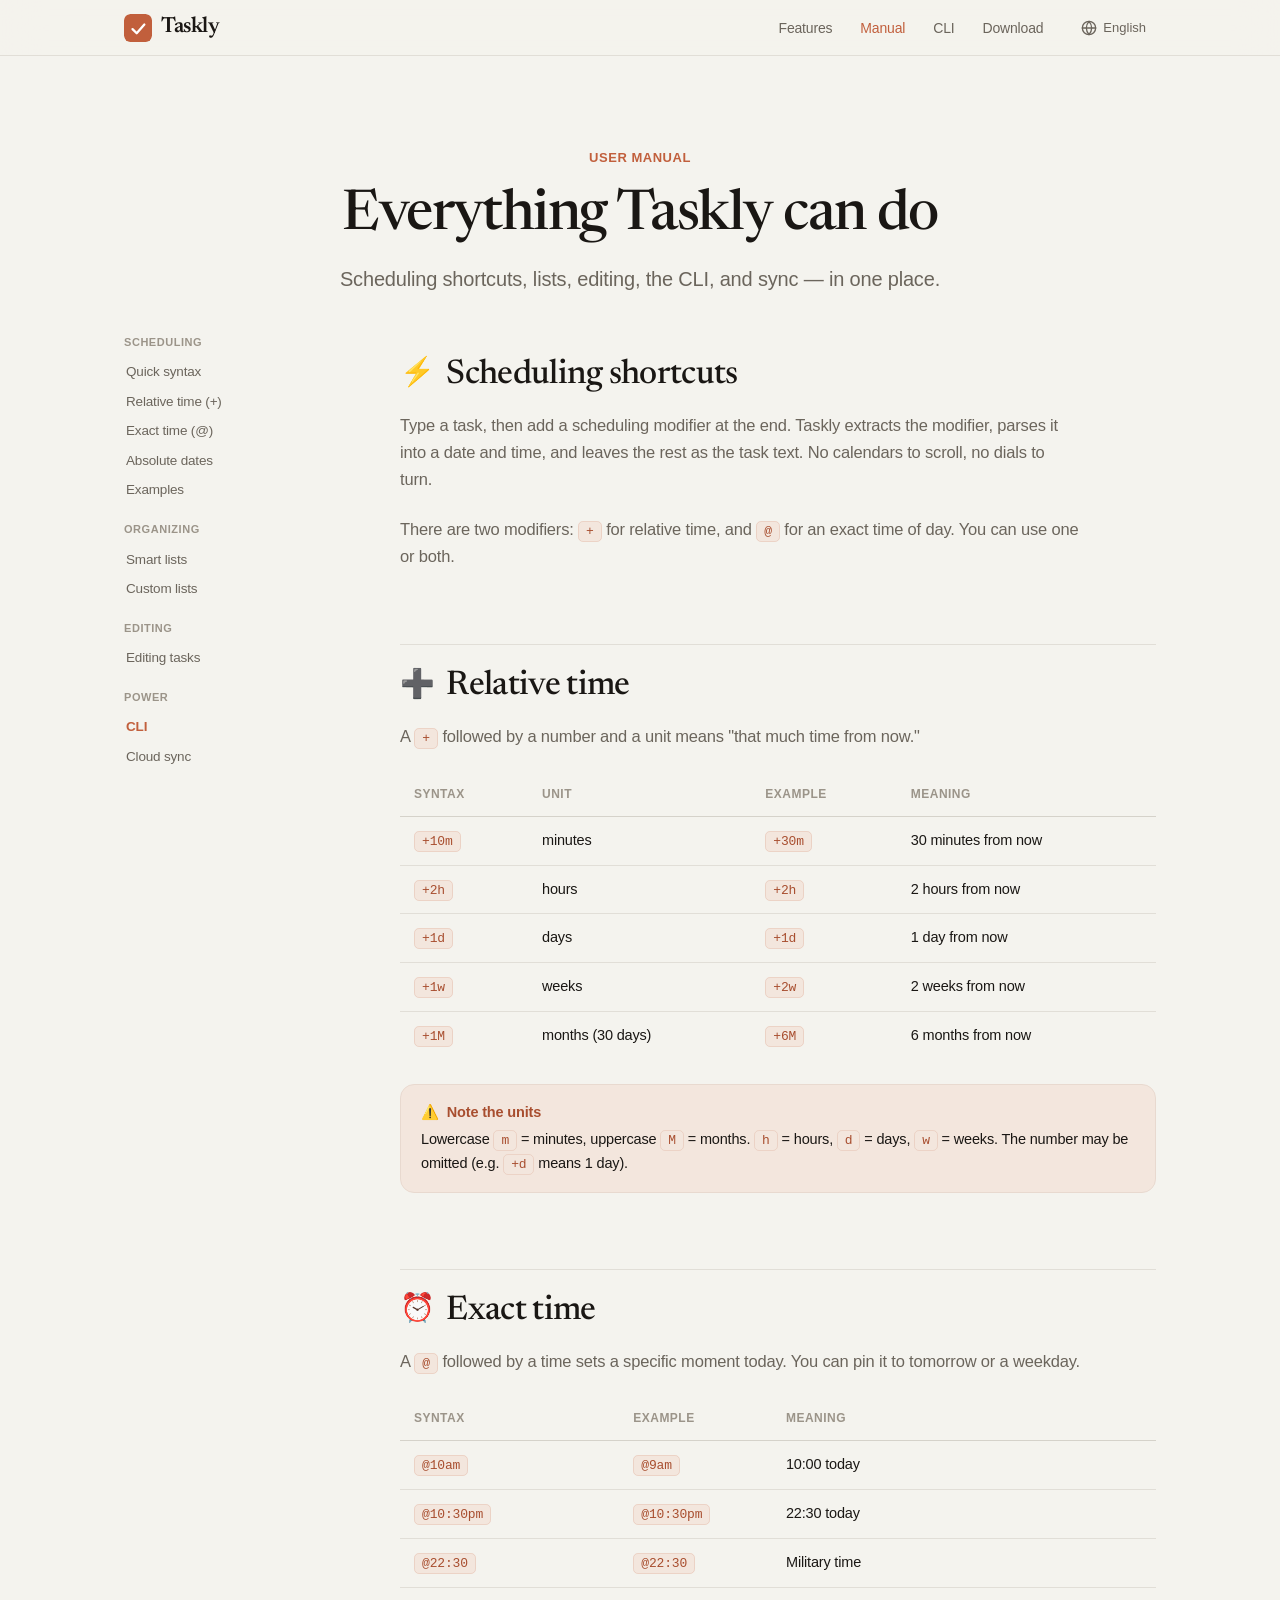
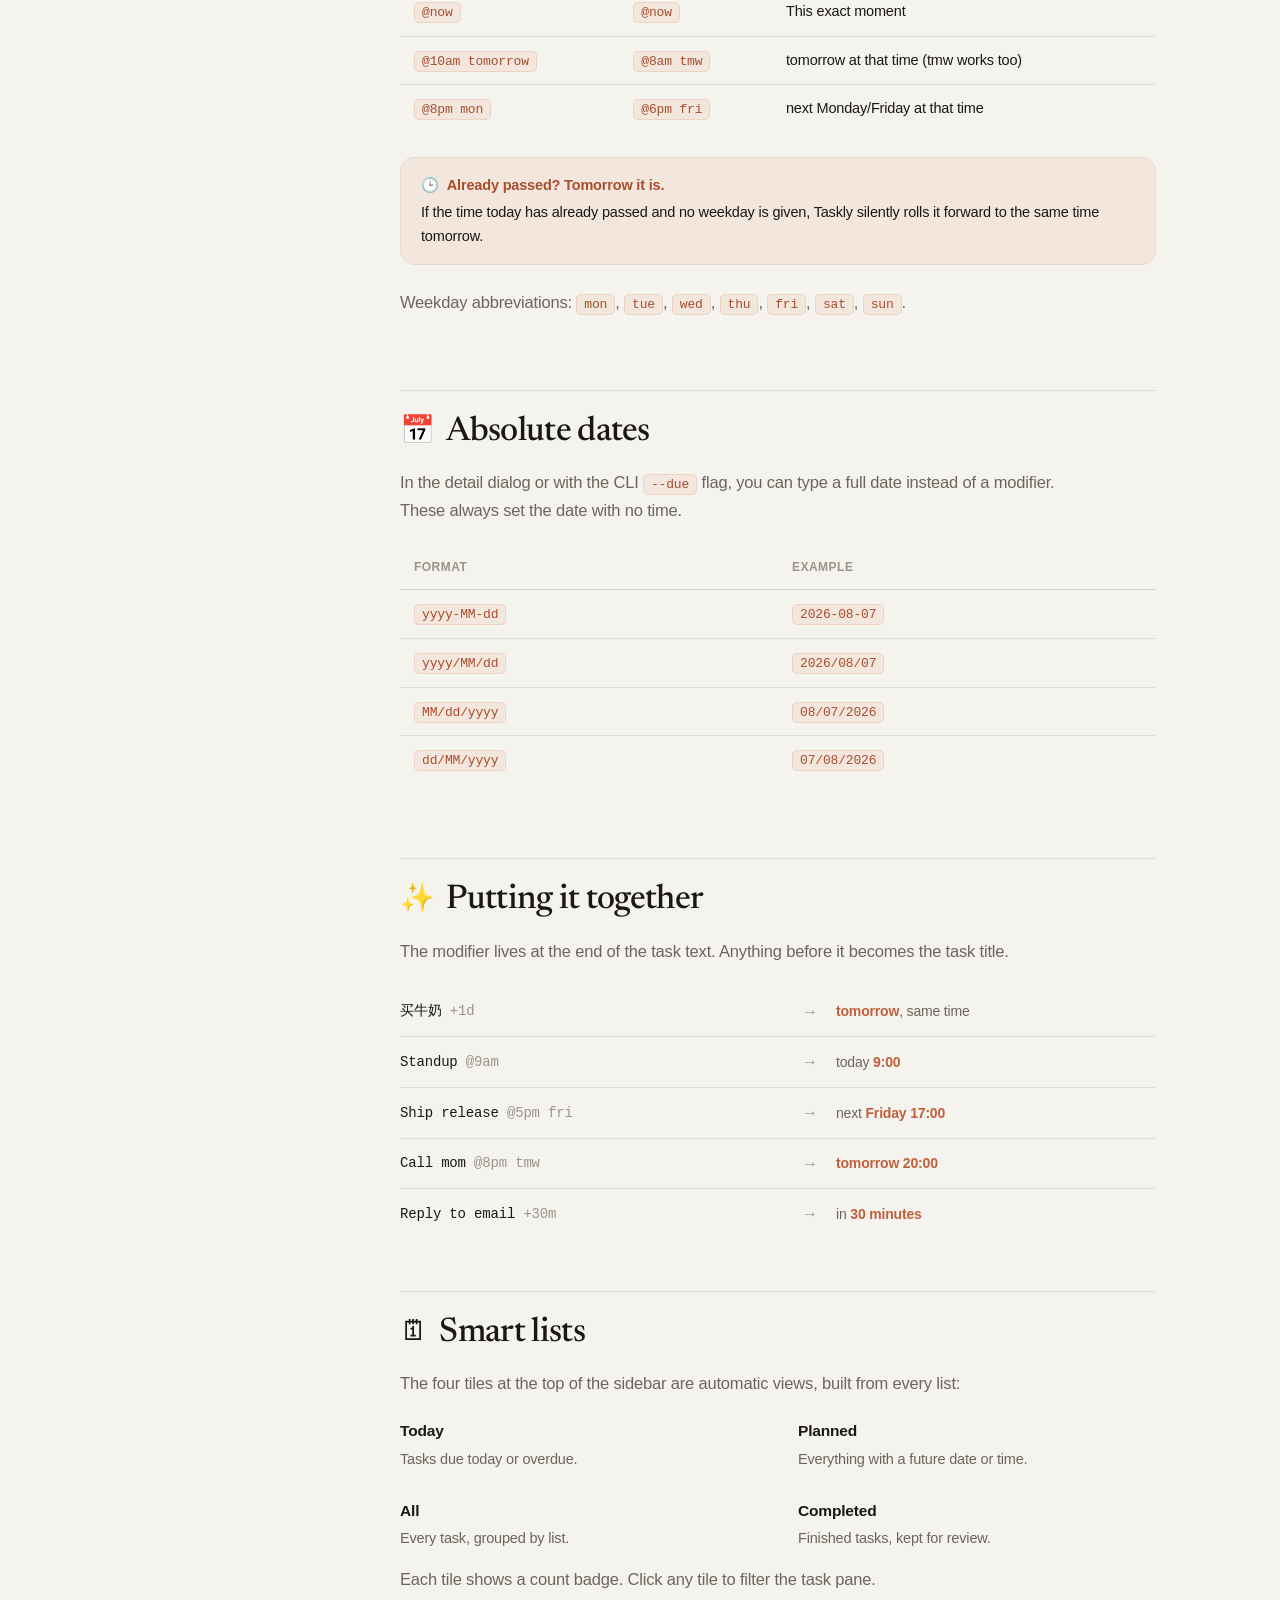
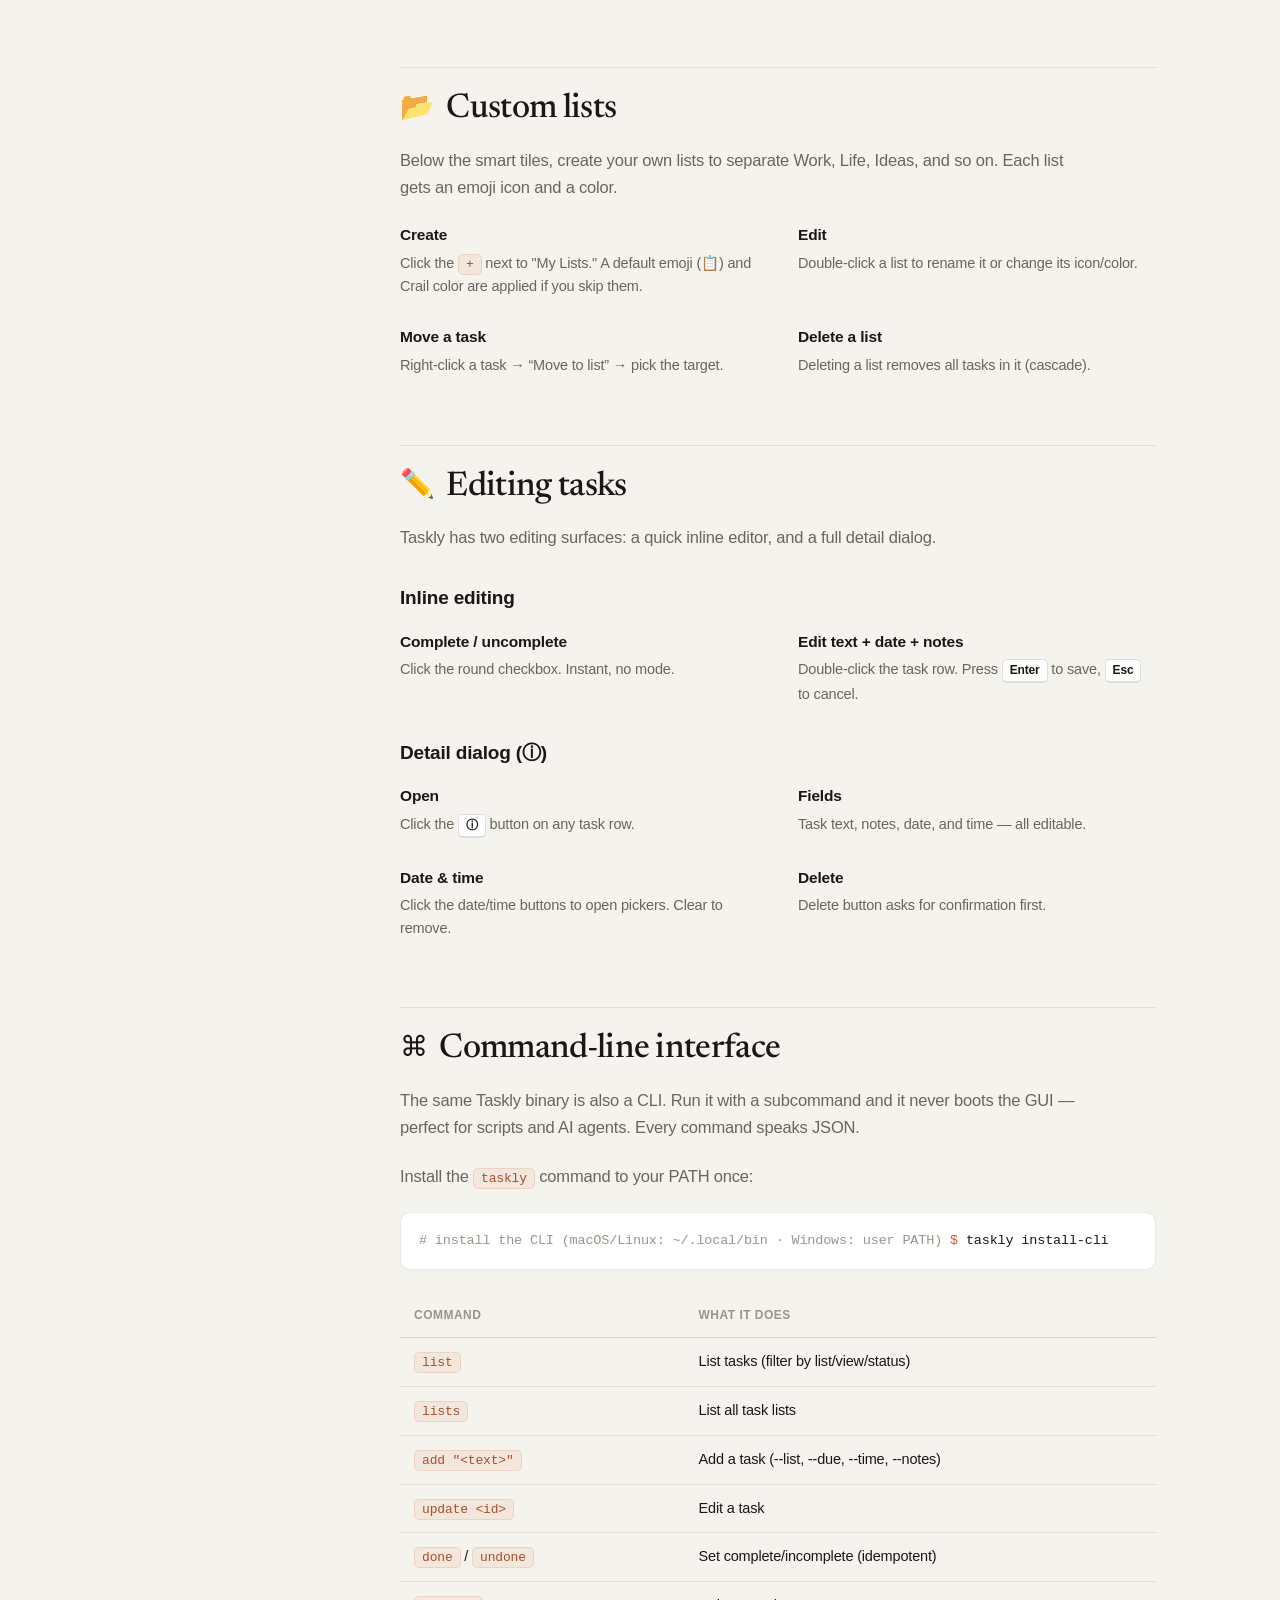
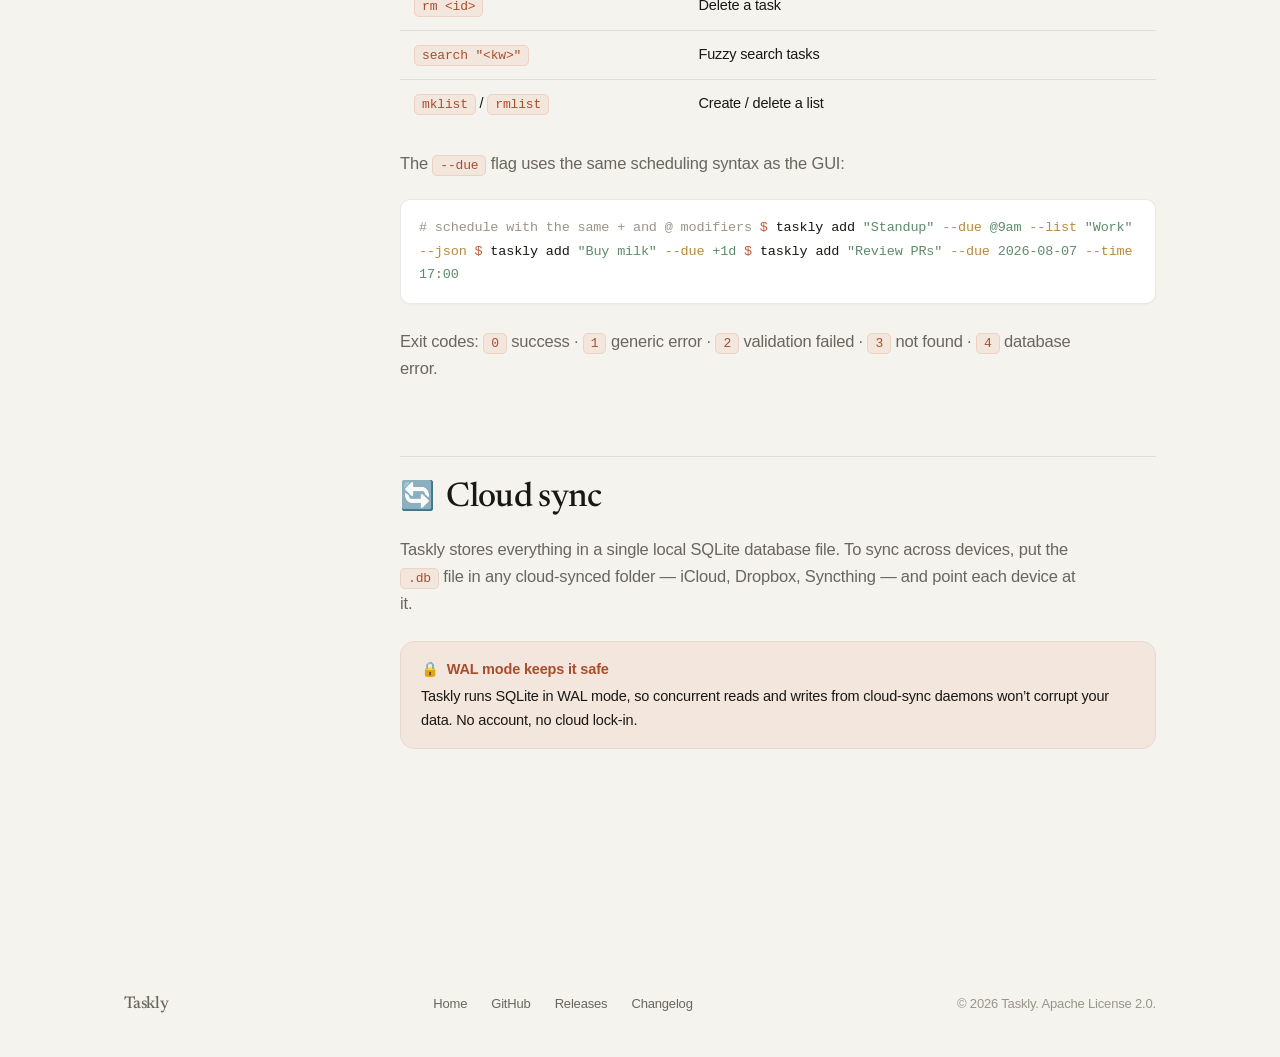
==== docs/manual.html @ 966f0284 "Docs: add user manual + fix inaccurate natural-language claim Add docs/manual.html — a bilingual (en" ====
<!DOCTYPE html>
<html lang="en">

<head>
    <meta charset="UTF-8">
    <meta name="viewport" content="width=device-width, initial-scale=1.0">
    <title>Taskly — Manual</title>
    <meta name="description" content="Taskly user manual — scheduling shortcuts, smart lists, custom lists, editing, CLI, and sync.">
    <link rel="stylesheet" href="styles.css?v=10">
    <link rel="icon" href="favicon.ico" type="image/x-icon">
    <link rel="icon" href="taskly.svg" type="image/svg+xml" sizes="any">
    <link rel="preconnect" href="https://fonts.googleapis.com">
    <link rel="preconnect" href="https://fonts.gstatic.com" crossorigin>
    <link href="https://fonts.googleapis.com/css2?family=Newsreader:ital,opsz,wght@0,6..72,400;0,6..72,500;1,6..72,500&display=swap" rel="stylesheet">
</head>

<body>

    <!-- Nav -->
    <nav class="nav-container">
        <div class="nav-wrapper">
            <a href="index.html" class="nav-brand">
                <svg class="nav-logo" width="28" height="28" viewBox="0 0 512 512" fill="none">
                    <rect width="512" height="512" rx="115" fill="#C15F3C"/>
                    <polyline points="156,276 232,352 372,192" fill="none" stroke="#FFFFFF" stroke-width="42" stroke-linecap="round" stroke-linejoin="round"/>
                </svg>
                Taskly
            </a>
            <ul class="nav-menu">
                <li><a href="index.html#features" data-en="Features" data-zh="功能">Features</a></li>
                <li><a href="manual.html" data-en="Manual" data-zh="手册" style="color:var(--accent)">Manual</a></li>
                <li><a href="index.html#cli" data-en="CLI" data-zh="命令行">CLI</a></li>
                <li><a href="index.html#download" data-en="Download" data-zh="下载">Download</a></li>

                <!-- Language Dropdown -->
                <li class="lang-dropdown-wrapper">
                    <button class="lang-btn">
                        <svg class="globe-icon" width="16" height="16" viewBox="0 0 24 24" fill="none"
                            stroke="currentColor" stroke-width="2" stroke-linecap="round" stroke-linejoin="round">
                            <circle cx="12" cy="12" r="10"></circle>
                            <line x1="2" y1="12" x2="22" y2="12"></line>
                            <path
                                d="M12 2a15.3 15.3 0 0 1 4 10 15.3 15.3 0 0 1-4 10 15.3 15.3 0 0 1-4-10 15.3 15.3 0 0 1 4-10z">
                            </path>
                        </svg>
                        <span id="current-lang-label" data-en="English" data-zh="简体中文">English</span>
                    </button>
                    <ul class="lang-menu">
                        <li onclick="setLanguage('en')">English</li>
                        <li onclick="setLanguage('zh')">简体中文</li>
                    </ul>
                </li>
            </ul>
        </div>
    </nav>

    <!-- Hero -->
    <section class="manual-hero" style="padding-top:88px;padding-bottom:40px">
        <div class="container">
            <span class="eyebrow animate-on-scroll" data-en="User Manual" data-zh="使用手册">User Manual</span>
            <h1 class="animate-on-scroll">
                <span data-en="Everything Taskly can do" data-zh="Taskly 能做的事">Everything Taskly can do</span>
            </h1>
            <p class="lead animate-on-scroll"
                data-en="Scheduling shortcuts, lists, editing, the CLI, and sync — in one place."
                data-zh="速记语法、列表、编辑、命令行与同步，一处说清。">
                Scheduling shortcuts, lists, editing, the CLI, and sync — in one place.
            </p>
        </div>
    </section>

    <!-- Two-column: TOC + content -->
    <div class="manual-layout manual-body">

        <!-- Sticky side TOC -->
        <aside class="manual-toc" id="toc">
            <div class="manual-toc-group" data-en="Scheduling" data-zh="排程">Scheduling</div>
            <a href="#shortcuts" data-en="Quick syntax" data-zh="速记语法">Quick syntax</a>
            <a href="#relative" data-en="Relative time (+)" data-zh="相对时间 (+)">Relative time (+)</a>
            <a href="#exact" data-en="Exact time (@)" data-zh="精确时间 (@)">Exact time (@)</a>
            <a href="#dates" data-en="Absolute dates" data-zh="绝对日期">Absolute dates</a>
            <a href="#examples" data-en="Examples" data-zh="组合示例">Examples</a>

            <div class="manual-toc-group" data-en="Organizing" data-zh="组织">Organizing</div>
            <a href="#smart-lists" data-en="Smart lists" data-zh="智能列表">Smart lists</a>
            <a href="#custom-lists" data-en="Custom lists" data-zh="自定义列表">Custom lists</a>

            <div class="manual-toc-group" data-en="Editing" data-zh="编辑">Editing</div>
            <a href="#editing" data-en="Editing tasks" data-zh="编辑任务">Editing tasks</a>

            <div class="manual-toc-group" data-en="Power" data-zh="进阶">Power</div>
            <a href="#cli" data-en="CLI" data-zh="命令行">CLI</a>
            <a href="#sync" data-en="Cloud sync" data-zh="云同步">Cloud sync</a>
        </aside>

        <!-- Content -->
        <main>

            <!-- =================== Scheduling shortcuts =================== -->
            <section class="manual-section" id="shortcuts">
                <h2 class="manual-h2"><span class="h2-emoji">⚡️</span>
                    <span data-en="Scheduling shortcuts" data-zh="排程速记">Scheduling shortcuts</span>
                </h2>
                <p data-en="Type a task, then add a scheduling modifier at the end. Taskly extracts the modifier, parses it into a date and time, and leaves the rest as the task text. No calendars to scroll, no dials to turn."
                   data-zh="在任务文字末尾加上一个排程修饰符，Taskly 会把它提取出来、解析为日期和时间，剩下的文字就是任务本身。无需翻日历，无需拨盘。">
                    Type a task, then add a scheduling modifier at the end. Taskly extracts the modifier, parses it into a date and time, and leaves the rest as the task text. No calendars to scroll, no dials to turn.
                </p>
                <p data-en="There are two modifiers: + for relative time, and @ for an exact time of day. You can use one or both."
                   data-zh="有两种修饰符：+ 表示相对时间，@ 表示一天中的精确时刻。可以只用其一，也可组合使用。">
                    There are two modifiers: <code>+</code> for relative time, and <code>@</code> for an exact time of day. You can use one or both.
                </p>
            </section>

            <!-- Relative time -->
            <section class="manual-section" id="relative">
                <h2 class="manual-h2"><span class="h2-emoji">➕</span>
                    <span data-en="Relative time" data-zh="相对时间">Relative time</span>
                </h2>
                <p data-en="A + followed by a number and a unit means “that much time from now.”"
                   data-zh="+ 后跟数字和单位，表示“从现在起 N 个单位后”。">
                    A <code>+</code> followed by a number and a unit means "that much time from now."
                </p>
                <table class="syntax-table">
                    <thead>
                        <tr>
                            <th data-en="Syntax" data-zh="语法">Syntax</th>
                            <th data-en="Unit" data-zh="单位">Unit</th>
                            <th data-en="Example" data-zh="示例">Example</th>
                            <th data-en="Meaning" data-zh="含义">Meaning</th>
                        </tr>
                    </thead>
                    <tbody>
                        <tr><td><code>+10m</code></td><td data-en="minutes" data-zh="分钟">minutes</td><td><code>+30m</code></td><td data-en="30 minutes from now" data-zh="30 分钟后">30 minutes from now</td></tr>
                        <tr><td><code>+2h</code></td><td data-en="hours" data-zh="小时">hours</td><td><code>+2h</code></td><td data-en="2 hours from now" data-zh="2 小时后">2 hours from now</td></tr>
                        <tr><td><code>+1d</code></td><td data-en="days" data-zh="天">days</td><td><code>+1d</code></td><td data-en="1 day from now" data-zh="1 天后">1 day from now</td></tr>
                        <tr><td><code>+1w</code></td><td data-en="weeks" data-zh="周">weeks</td><td><code>+2w</code></td><td data-en="2 weeks from now" data-zh="2 周后">2 weeks from now</td></tr>
                        <tr><td><code>+1M</code></td><td data-en="months (30 days)" data-zh="月（按 30 天）">months (30 days)</td><td><code>+6M</code></td><td data-en="6 months from now" data-zh="6 个月后">6 months from now</td></tr>
                    </tbody>
                </table>
                <div class="callout">
                    <div class="callout-title">⚠️ <span data-en="Note the units" data-zh="注意单位">Note the units</span></div>
                    <span data-en="Lowercase m = minutes, uppercase M = months. h = hours, d = days, w = weeks. The number may be omitted (e.g. +d means 1 day)."
                          data-zh="小写 m = 分钟，大写 M = 月。h = 小时，d = 天，w = 周。数字可省略（如 +d 表示 1 天）。">
                        Lowercase <code>m</code> = minutes, uppercase <code>M</code> = months. <code>h</code> = hours, <code>d</code> = days, <code>w</code> = weeks. The number may be omitted (e.g. <code>+d</code> means 1 day).
                    </span>
                </div>
            </section>

            <!-- Exact time -->
            <section class="manual-section" id="exact">
                <h2 class="manual-h2"><span class="h2-emoji">⏰</span>
                    <span data-en="Exact time" data-zh="精确时间">Exact time</span>
                </h2>
                <p data-en="A @ followed by a time sets a specific moment today. You can pin it to tomorrow or a weekday."
                   data-zh="@ 后跟一个时间，设定今天的某个具体时刻。可附加修饰符固定到明天或某个工作日。">
                    A <code>@</code> followed by a time sets a specific moment today. You can pin it to tomorrow or a weekday.
                </p>
                <table class="syntax-table">
                    <thead>
                        <tr>
                            <th data-en="Syntax" data-zh="语法">Syntax</th>
                            <th data-en="Example" data-zh="示例">Example</th>
                            <th data-en="Meaning" data-zh="含义">Meaning</th>
                        </tr>
                    </thead>
                    <tbody>
                        <tr><td><code>@10am</code></td><td><code>@9am</code></td><td data-en="10:00 today" data-zh="今天 10:00">10:00 today</td></tr>
                        <tr><td><code>@10:30pm</code></td><td><code>@10:30pm</code></td><td data-en="22:30 today" data-zh="今天 22:30">22:30 today</td></tr>
                        <tr><td><code>@22:30</code></td><td><code>@22:30</code></td><td data-en="Military time" data-zh="24 小时制">24-hour time</td></tr>
                        <tr><td><code>@now</code></td><td><code>@now</code></td><td data-en="This exact moment" data-zh="此刻">This exact moment</td></tr>
                        <tr><td><code>@10am tomorrow</code></td><td><code>@8am tmw</code></td><td data-en="tomorrow at that time (tmw works too)" data-zh="明天的同一时刻（tmw 亦可）">tomorrow at that time (tmw works too)</td></tr>
                        <tr><td><code>@8pm mon</code></td><td><code>@6pm fri</code></td><td data-en="next Monday/Friday at that time" data-zh="下周一/五的同一时刻">next Monday/Friday at that time</td></tr>
                    </tbody>
                </table>
                <div class="callout">
                    <div class="callout-title">🕒 <span data-en="Already passed? Tomorrow it is." data-zh="时间已过？顺延明天。">Already passed? Tomorrow it is.</span></div>
                    <span data-en="If the time today has already passed and no weekday is given, Taskly silently rolls it forward to the same time tomorrow."
                          data-zz="若今天的这个时刻已过、且未指定工作日，Taskly 会自动顺延到明天同一时刻。"
                          data-zh="若今天的这个时刻已过、且未指定工作日，Taskly 会自动顺延到明天同一时刻。">
                        If the time today has already passed and no weekday is given, Taskly silently rolls it forward to the same time tomorrow.
                    </span>
                </div>
                <p data-en="Weekday abbreviations: mon, tue, wed, thu, fri, sat, sun."
                   data-zh="工作日缩写：mon、tue、wed、thu、fri、sat、sun。">
                    Weekday abbreviations: <code>mon</code>, <code>tue</code>, <code>wed</code>, <code>thu</code>, <code>fri</code>, <code>sat</code>, <code>sun</code>.
                </p>
            </section>

            <!-- Absolute dates -->
            <section class="manual-section" id="dates">
                <h2 class="manual-h2"><span class="h2-emoji">📅</span>
                    <span data-en="Absolute dates" data-zh="绝对日期">Absolute dates</span>
                </h2>
                <p data-en="In the detail dialog or with the CLI --due flag, you can type a full date instead of a modifier. These always set the date with no time."
                   data-zh="在详情对话框或 CLI 的 --due 参数里，可直接输入完整日期（不使用修饰符）。此时只设日期、不设时间。">
                    In the detail dialog or with the CLI <code>--due</code> flag, you can type a full date instead of a modifier. These always set the date with no time.
                </p>
                <table class="syntax-table">
                    <thead>
                        <tr>
                            <th data-en="Format" data-zh="格式">Format</th>
                            <th data-en="Example" data-zh="示例">Example</th>
                        </tr>
                    </thead>
                    <tbody>
                        <tr><td><code>yyyy-MM-dd</code></td><td><code>2026-08-07</code></td></tr>
                        <tr><td><code>yyyy/MM/dd</code></td><td><code>2026/08/07</code></td></tr>
                        <tr><td><code>MM/dd/yyyy</code></td><td><code>08/07/2026</code></td></tr>
                        <tr><td><code>dd/MM/yyyy</code></td><td><code>07/08/2026</code></td></tr>
                    </tbody>
                </table>
            </section>

            <!-- Examples -->
            <section class="manual-section" id="examples">
                <h2 class="manual-h2"><span class="h2-emoji">✨</span>
                    <span data-en="Putting it together" data-zh="组合起来看">Putting it together</span>
                </h2>
                <p data-en="The modifier lives at the end of the task text. Anything before it becomes the task title."
                   data-zh="修饰符写在任务文字末尾，前面的部分就是任务标题。">
                    The modifier lives at the end of the task text. Anything before it becomes the task title.
                </p>

                <div class="example-row">
                    <span class="example-input">买牛奶 <span class="arg">+1d</span></span>
                    <span class="example-arrow">→</span>
                    <span class="example-result" data-en="<strong>tomorrow</strong>, same time" data-zh="<strong>明天</strong> 同时">→ <strong>tomorrow</strong>, same time</span>
                </div>
                <div class="example-row">
                    <span class="example-input">Standup <span class="arg">@9am</span></span>
                    <span class="example-arrow">→</span>
                    <span class="example-result" data-en="today <strong>9:00</strong>" data-zh="今天 <strong>9:00</strong>">today <strong>9:00</strong></span>
                </div>
                <div class="example-row">
                    <span class="example-input">Ship release <span class="arg">@5pm fri</span></span>
                    <span class="example-arrow">→</span>
                    <span class="example-result" data-en="next <strong>Friday 17:00</strong>" data-zh="下<strong>周五 17:00</strong>">next <strong>Friday 17:00</strong></span>
                </div>
                <div class="example-row">
                    <span class="example-input">Call mom <span class="arg">@8pm tmw</span></span>
                    <span class="example-arrow">→</span>
                    <span class="example-result" data-en="<strong>tomorrow 20:00</strong>" data-zh="<strong>明天 20:00</strong>"><strong>tomorrow 20:00</strong></span>
                </div>
                <div class="example-row">
                    <span class="example-input">Reply to email <span class="arg">+30m</span></span>
                    <span class="example-arrow">→</span>
                    <span class="example-result" data-en="in <strong>30 minutes</strong>" data-zh="<strong>30 分钟</strong> 后">in <strong>30 minutes</strong></span>
                </div>
            </section>

            <!-- Smart lists -->
            <section class="manual-section" id="smart-lists">
                <h2 class="manual-h2"><span class="h2-emoji">🗓</span>
                    <span data-en="Smart lists" data-zh="智能列表">Smart lists</span>
                </h2>
                <p data-en="The four tiles at the top of the sidebar are automatic views, built from every list:"
                   data-zh="侧边栏顶部的四个卡片是自动视图，汇总你所有列表的任务：">
                    The four tiles at the top of the sidebar are automatic views, built from every list:
                </p>
                <div class="dl-grid">
                    <div class="dl-item">
                        <h4 data-en="Today" data-zh="今天">Today</h4>
                        <p data-en="Tasks due today or overdue." data-zh="今天到期或已逾期的任务。">Tasks due today or overdue.</p>
                    </div>
                    <div class="dl-item">
                        <h4 data-en="Planned" data-zh="计划">Planned</h4>
                        <p data-en="Everything with a future date or time." data-zh="所有有未来日期或时间的任务。">Everything with a future date or time.</p>
                    </div>
                    <div class="dl-item">
                        <h4 data-en="All" data-zh="全部">All</h4>
                        <p data-en="Every task, grouped by list." data-zh="所有任务，按列表分组。">Every task, grouped by list.</p>
                    </div>
                    <div class="dl-item">
                        <h4 data-en="Completed" data-zh="已完成">Completed</h4>
                        <p data-en="Finished tasks, kept for review." data-zh="已完成的任务，留作回顾。">Finished tasks, kept for review.</p>
                    </div>
                </div>
                <p data-en="Each tile shows a count badge. Click any tile to filter the task pane."
                   data-zh="每个卡片显示计数徽章。点击任一卡片即可筛选任务区。">
                    Each tile shows a count badge. Click any tile to filter the task pane.
                </p>
            </section>

            <!-- Custom lists -->
            <section class="manual-section" id="custom-lists">
                <h2 class="manual-h2"><span class="h2-emoji">📂</span>
                    <span data-en="Custom lists" data-zh="自定义列表">Custom lists</span>
                </h2>
                <p data-en="Below the smart tiles, create your own lists to separate Work, Life, Ideas, and so on. Each list gets an emoji icon and a color."
                   data-zh="在智能卡片下方，创建自己的列表来区分工作、生活、创意等。每个列表可设 emoji 图标和颜色。">
                    Below the smart tiles, create your own lists to separate Work, Life, Ideas, and so on. Each list gets an emoji icon and a color.
                </p>
                <div class="dl-grid">
                    <div class="dl-item">
                        <h4 data-en="Create" data-zh="创建">Create</h4>
                        <p data-en="Click the + next to “My Lists.” A default emoji (📋) and Crail color are applied if you skip them."
                           data-zh="点击「我的列表」旁的 +。若不选择，会套用默认 emoji（📋）和 Crail 配色。">
                            Click the <code>+</code> next to "My Lists." A default emoji (📋) and Crail color are applied if you skip them.
                        </p>
                    </div>
                    <div class="dl-item">
                        <h4 data-en="Edit" data-zh="编辑">Edit</h4>
                        <p data-en="Double-click a list to rename it or change its icon/color."
                           data-zh="双击列表即可重命名或更换图标/颜色。">
                            Double-click a list to rename it or change its icon/color.
                        </p>
                    </div>
                    <div class="dl-item">
                        <h4 data-en="Move a task" data-zh="移动任务">Move a task</h4>
                        <p data-en="Right-click a task → “Move to list” → pick the target."
                           data-zh="右键任务 →「移动到列表」→ 选择目标。">
                            Right-click a task → "Move to list" → pick the target.
                        </p>
                    </div>
                    <div class="dl-item">
                        <h4 data-en="Delete a list" data-zh="删除列表">Delete a list</h4>
                        <p data-en="Deleting a list removes all tasks in it (cascade)."
                           data-zh="删除列表会级联删除其中所有任务。">
                            Deleting a list removes all tasks in it (cascade).
                        </p>
                    </div>
                </div>
            </section>

            <!-- Editing -->
            <section class="manual-section" id="editing">
                <h2 class="manual-h2"><span class="h2-emoji">✏️</span>
                    <span data-en="Editing tasks" data-zh="编辑任务">Editing tasks</span>
                </h2>
                <p data-en="Taskly has two editing surfaces: a quick inline editor, and a full detail dialog."
                   data-zh="Taskly 有两层编辑：行内快速编辑，和完整的详情对话框。">
                    Taskly has two editing surfaces: a quick inline editor, and a full detail dialog.
                </p>

                <h3 class="manual-h3" data-en="Inline editing" data-zh="行内编辑">Inline editing</h3>
                <div class="dl-grid">
                    <div class="dl-item">
                        <h4>Complete / uncomplete</h4>
                        <p data-en="Click the round checkbox. Instant, no mode." data-zh="点圆形复选框。即时生效，无模式切换。">Click the round checkbox. Instant, no mode.</p>
                    </div>
                    <div class="dl-item">
                        <h4 data-en="Edit text + date + notes" data-zh="编辑文字+日期+备注">Edit text + date + notes</h4>
                        <p data-en="Double-click the task row. Press Enter to save, Esc to cancel."
                           data-zh="双击任务行。回车保存，Esc 放弃。">
                            Double-click the task row. Press <kbd>Enter</kbd> to save, <kbd>Esc</kbd> to cancel.
                        </p>
                    </div>
                </div>

                <h3 class="manual-h3" data-en="Detail dialog (ⓘ)" data-zh="详情对话框 (ⓘ)">Detail dialog (ⓘ)</h3>
                <div class="dl-grid">
                    <div class="dl-item">
                        <h4 data-en="Open" data-zh="打开">Open</h4>
                        <p data-en="Click the ⓘ button on any task row." data-zh="点击任务行上的 ⓘ 按钮。">Click the <kbd>ⓘ</kbd> button on any task row.</p>
                    </div>
                    <div class="dl-item">
                        <h4 data-en="Fields" data-zh="字段">Fields</h4>
                        <p data-en="Task text, notes, date, and time — all editable."
                           data-zh="任务文字、备注、日期、时间，全部可改。">
                            Task text, notes, date, and time — all editable.
                        </p>
                    </div>
                    <div class="dl-item">
                        <h4 data-en="Date &amp; time" data-zh="日期与时间">Date &amp; time</h4>
                        <p data-en="Click the date/time buttons to open pickers. Clear to remove."
                           data-zh="点日期/时间按钮弹出选择器。可清除。">
                            Click the date/time buttons to open pickers. Clear to remove.
                        </p>
                    </div>
                    <div class="dl-item">
                        <h4 data-en="Delete" data-zh="删除">Delete</h4>
                        <p data-en="Delete button asks for confirmation first." data-zh="删除按钮会先弹出确认。">Delete button asks for confirmation first.</p>
                    </div>
                </div>
            </section>

            <!-- CLI -->
            <section class="manual-section" id="cli">
                <h2 class="manual-h2"><span class="h2-emoji">⌘</span>
                    <span data-en="Command-line interface" data-zh="命令行">Command-line interface</span>
                </h2>
                <p data-en="The same Taskly binary is also a CLI. Run it with a subcommand and it never boots the GUI — perfect for scripts and AI agents. Every command speaks JSON."
                   data-zh="同一个 Taskly 二进制也是命令行工具。带子命令运行时不启动 GUI——适合脚本和 AI agent。每个命令都支持 JSON 输出。">
                    The same Taskly binary is also a CLI. Run it with a subcommand and it never boots the GUI — perfect for scripts and AI agents. Every command speaks JSON.
                </p>
                <p data-en="Install the taskly command to your PATH once:"
                   data-zh="一次性把 taskly 命令安装到你的 PATH：">
                    Install the <code>taskly</code> command to your PATH once:
                </p>
                <div class="code-block-light"><span class="comment"># install the CLI (macOS/Linux: ~/.local/bin · Windows: user PATH)</span>
<span class="prompt">$</span> taskly install-cli</div>
                <table class="syntax-table">
                    <thead>
                        <tr>
                            <th data-en="Command" data-zh="命令">Command</th>
                            <th data-en="What it does" data-zh="作用">What it does</th>
                        </tr>
                    </thead>
                    <tbody>
                        <tr><td><code>list</code></td><td data-en="List tasks (filter by list/view/status)" data-zh="列任务（可按列表/视图/状态筛选）">List tasks (filter by list/view/status)</td></tr>
                        <tr><td><code>lists</code></td><td data-en="List all task lists" data-zh="列出所有任务列表">List all task lists</td></tr>
                        <tr><td><code>add "&lt;text&gt;"</code></td><td data-en="Add a task (--list, --due, --time, --notes)" data-zh="添加任务（--list、--due、--time、--notes）">Add a task (--list, --due, --time, --notes)</td></tr>
                        <tr><td><code>update &lt;id&gt;</code></td><td data-en="Edit a task" data-zh="编辑任务">Edit a task</td></tr>
                        <tr><td><code>done</code> / <code>undone</code></td><td data-en="Set complete/incomplete (idempotent)" data-zh="设完成/未完成（幂等）">Set complete/incomplete (idempotent)</td></tr>
                        <tr><td><code>rm &lt;id&gt;</code></td><td data-en="Delete a task" data-zh="删除任务">Delete a task</td></tr>
                        <tr><td><code>search "&lt;kw&gt;"</code></td><td data-en="Fuzzy search tasks" data-zh="模糊搜索任务">Fuzzy search tasks</td></tr>
                        <tr><td><code>mklist</code> / <code>rmlist</code></td><td data-en="Create / delete a list" data-zh="创建 / 删除列表">Create / delete a list</td></tr>
                    </tbody>
                </table>
                <p data-en="The --due flag uses the same scheduling syntax as the GUI:"
                   data-zh="--due 参数复用与 GUI 相同的排程语法：">
                    The <code>--due</code> flag uses the same scheduling syntax as the GUI:
                </p>
                <div class="code-block-light"><span class="comment"># schedule with the same + and @ modifiers</span>
<span class="prompt">$</span> taskly add <span class="str">"Standup"</span> <span class="flag">--due</span> <span class="str">@9am</span> <span class="flag">--list</span> <span class="str">"Work"</span> <span class="flag">--json</span>
<span class="prompt">$</span> taskly add <span class="str">"Buy milk"</span> <span class="flag">--due</span> <span class="str">+1d</span>
<span class="prompt">$</span> taskly add <span class="str">"Review PRs"</span> <span class="flag">--due</span> <span class="str">2026-08-07</span> <span class="flag">--time</span> <span class="str">17:00</span></div>
                <p data-en="Exit codes: 0 success · 1 generic error · 2 validation failed · 3 not found · 4 database error."
                   data-zh="退出码：0 成功 · 1 通用错误 · 2 校验失败 · 3 未找到 · 4 数据库错误。">
                    Exit codes: <code>0</code> success · <code>1</code> generic error · <code>2</code> validation failed · <code>3</code> not found · <code>4</code> database error.
                </p>
            </section>

            <!-- Sync -->
            <section class="manual-section" id="sync">
                <h2 class="manual-h2"><span class="h2-emoji">🔄</span>
                    <span data-en="Cloud sync" data-zh="云同步">Cloud sync</span>
                </h2>
                <p data-en="Taskly stores everything in a single local SQLite database file. To sync across devices, put the .db file in any cloud-synced folder — iCloud, Dropbox, Syncthing — and point each device at it."
                   data-zh="Taskly 把所有数据存在一个本地 SQLite 数据库文件里。跨设备同步的方法：把 .db 文件放进任意云同步文件夹（iCloud、Dropbox、Syncthing），然后让每台设备指向它。">
                    Taskly stores everything in a single local SQLite database file. To sync across devices, put the <code>.db</code> file in any cloud-synced folder — iCloud, Dropbox, Syncthing — and point each device at it.
                </p>
                <div class="callout">
                    <div class="callout-title">🔒 <span data-en="WAL mode keeps it safe" data-zh="WAL 模式保障并发安全">WAL mode keeps it safe</span></div>
                    <span data-en="Taskly runs SQLite in WAL mode, so concurrent reads and writes from cloud-sync daemons won’t corrupt your data. No account, no cloud lock-in."
                          data-zh="Taskly 以 WAL 模式运行 SQLite，云同步守护进程的并发读写不会损坏数据。无需账号，不绑定云服务。">
                        Taskly runs SQLite in WAL mode, so concurrent reads and writes from cloud-sync daemons won't corrupt your data. No account, no cloud lock-in.
                    </span>
                </div>
            </section>

        </main>
    </div>

    <!-- Footer -->
    <footer>
        <div class="container">
            <div class="footer-content">
                <div class="footer-brand">Taskly</div>
                <div class="footer-links">
                    <a href="index.html" data-en="Home" data-zh="首页">Home</a>
                    <a href="https://github.com/turinglambdaai/taskly">GitHub</a>
                    <a href="https://github.com/turinglambdaai/taskly/releases" data-en="Releases" data-zh="版本发布">Releases</a>
                    <a href="https://github.com/turinglambdaai/taskly/blob/main/CHANGELOG.md" data-en="Changelog" data-zh="更新日志">Changelog</a>
                </div>
                <div>&copy; 2026 Taskly. <span data-en="Apache License 2.0." data-zh="Apache 2.0 协议。">Apache License 2.0.</span></div>
            </div>
        </div>
    </footer>

    <script src="script.js?v=10"></script>
    <script>
        // Active-TOC highlighting: mark the section currently in view.
        document.addEventListener('DOMContentLoaded', () => {
            const links = document.querySelectorAll('.manual-toc a');
            const sections = Array.from(links).map(a => {
                const id = a.getAttribute('href').slice(1);
                return { link: a, el: document.getElementById(id) };
            }).filter(s => s.el);

            const observer = new IntersectionObserver((entries) => {
                entries.forEach(entry => {
                    if (entry.isIntersecting) {
                        links.forEach(l => l.classList.remove('active'));
                        const match = sections.find(s => s.el === entry.target);
                        if (match) match.link.classList.add('active');
                    }
                });
            }, { rootMargin: '-80px 0px -70% 0px' });

            sections.forEach(s => observer.observe(s.el));
        });
    </script>
</body>

</html>
---- docs/styles.css ----
/*
 * Taskly — Anthropic-inspired warm design system
 * Palette echoes the app: Pampas cream background, Crail terracotta accent.
 */

:root {
    /* Warm palette (matches app RemindersColors.cs) */
    --bg: #F4F3EE;            /* Pampas — warm cream */
    --bg-card: #FBFAF6;       /* warm white card */
    --bg-elevated: #FFFFFF;   /* elevated surface / mockup window */
    --bg-sidebar: #ECEAE3;    /* warm sidebar */
    --text: #1A1714;          /* warm near-black */
    --text-2: #6B655C;        /* warm gray */
    --text-3: #9B9489;        /* lighter warm gray */
    --accent: #C15F3C;        /* Crail — terracotta */
    --accent-hover: #A84E2F;  /* darker terracotta */
    --accent-soft: #E8D9CF;   /* soft terracotta tint */
    --accent-tint: #F3E6DD;   /* faint terracotta wash */
    --border: rgba(60, 40, 20, 0.10);
    --border-strong: rgba(60, 40, 20, 0.16);

    /* Typography */
    --font-serif: "Newsreader", "Iowan Old Style", "Apple Garamond", Georgia, "Times New Roman", serif;
    --font-sans: -apple-system, BlinkMacSystemFont, "SF Pro Text", "Segoe UI", Roboto, Helvetica, Arial, sans-serif;

    /* Layout */
    --wrapper-width: 1080px;
    --radius-l: 20px;
    --radius-m: 14px;
    --radius-s: 10px;

    /* Shadows (warm-tinted, soft) */
    --shadow-card: 0 1px 2px rgba(60, 40, 20, 0.04), 0 8px 24px rgba(60, 40, 20, 0.05);
    --shadow-hover: 0 2px 4px rgba(60, 40, 20, 0.05), 0 14px 40px rgba(60, 40, 20, 0.09);
    --shadow-window: 0 30px 70px rgba(60, 40, 20, 0.13), 0 8px 20px rgba(60, 40, 20, 0.06);

    --ease: cubic-bezier(0.2, 0.8, 0.2, 1);
}

/* Reset & Base */
* {
    box-sizing: border-box;
    margin: 0;
    padding: 0;
}

html {
    scroll-behavior: smooth;
}

body {
    font-family: var(--font-sans);
    background-color: var(--bg);
    color: var(--text);
    line-height: 1.6;
    letter-spacing: -0.011em;
    -webkit-font-smoothing: antialiased;
    -moz-osx-font-smoothing: grayscale;
}

a {
    text-decoration: none;
    color: var(--accent);
    transition: color 0.2s var(--ease);
}

ul {
    list-style: none;
}

::selection {
    background: var(--accent-soft);
    color: var(--text);
}

/* Navigation */
.nav-container {
    position: sticky;
    top: 0;
    width: 100%;
    height: 56px;
    background: rgba(244, 243, 238, 0.78);
    backdrop-filter: saturate(180%) blur(20px);
    -webkit-backdrop-filter: saturate(180%) blur(20px);
    border-bottom: 1px solid var(--border);
    z-index: 9999;
}

.nav-wrapper {
    max-width: var(--wrapper-width);
    margin: 0 auto;
    height: 100%;
    display: flex;
    justify-content: space-between;
    align-items: center;
    padding: 0 24px;
}

.nav-brand {
    display: flex;
    align-items: center;
    gap: 9px;
    font-family: var(--font-serif);
    font-weight: 600;
    font-size: 22px;
    color: var(--text);
    letter-spacing: -0.02em;
}

.nav-logo {
    flex-shrink: 0;
    border-radius: 6px;
}

.nav-menu {
    display: flex;
    gap: 28px;
    align-items: center;
}

.nav-menu a {
    font-size: 14px;
    color: var(--text-2);
    font-weight: 450;
    transition: color 0.2s;
}

.nav-menu a:hover {
    color: var(--accent);
}

/* Typography utilities */
.text-center {
    text-align: center;
}

.eyebrow {
    display: inline-block;
    font-size: 13px;
    font-weight: 550;
    letter-spacing: 0.04em;
    text-transform: uppercase;
    color: var(--accent);
    margin-bottom: 18px;
}

.section-title {
    font-family: var(--font-serif);
    font-size: 46px;
    line-height: 1.1;
    font-weight: 500;
    letter-spacing: -0.02em;
    margin-bottom: 16px;
    color: var(--text);
}

.section-subtitle {
    font-size: 19px;
    line-height: 1.5;
    font-weight: 400;
    color: var(--text-2);
    max-width: 620px;
    margin: 0 auto 64px;
}

/* Sections */
section {
    padding: 110px 0;
    overflow: hidden;
    position: relative;
}

.container {
    max-width: var(--wrapper-width);
    margin: 0 auto;
    padding: 0 24px;
}

/* Hero */
.hero {
    text-align: center;
    padding: 96px 0 64px;
    display: flex;
    flex-direction: column;
    align-items: center;
}

.hero h1 {
    font-family: var(--font-serif);
    font-size: 68px;
    line-height: 1.05;
    font-weight: 500;
    letter-spacing: -0.028em;
    margin-bottom: 22px;
    max-width: 820px;
}

.hero h1 .accent {
    color: var(--accent);
    font-style: italic;
}

.hero p.lead {
    font-size: 21px;
    line-height: 1.5;
    font-weight: 400;
    color: var(--text-2);
    max-width: 600px;
    margin: 0 auto 40px;
}

.hero-buttons {
    display: flex;
    gap: 14px;
    justify-content: center;
    margin-bottom: 64px;
    flex-wrap: wrap;
}

.btn {
    display: inline-flex;
    align-items: center;
    justify-content: center;
    gap: 8px;
    border-radius: 999px;
    padding: 13px 28px;
    font-size: 15px;
    line-height: 1;
    font-weight: 500;
    transition: all 0.25s var(--ease);
    cursor: pointer;
    border: 1px solid transparent;
}

.btn-primary {
    background-color: var(--accent);
    color: #fff;
    box-shadow: 0 1px 2px rgba(193, 95, 60, 0.25), 0 6px 16px rgba(193, 95, 60, 0.18);
}

.btn-primary:hover {
    background-color: var(--accent-hover);
    transform: translateY(-1px);
    box-shadow: 0 2px 4px rgba(193, 95, 60, 0.3), 0 10px 24px rgba(193, 95, 60, 0.22);
}

.btn-secondary {
    background-color: var(--bg-elevated);
    color: var(--text);
    border-color: var(--border-strong);
}

.btn-secondary:hover {
    border-color: var(--accent);
    color: var(--accent);
    transform: translateY(-1px);
}

.btn-link {
    color: var(--accent);
    background: transparent;
    padding: 13px 8px;
}

.btn-link:hover {
    color: var(--accent-hover);
}

/* App window mockup */
.app-window {
    width: 940px;
    max-width: 96%;
    height: 580px;
    background: var(--bg-elevated);
    border-radius: 14px;
    box-shadow: var(--shadow-window);
    display: flex;
    flex-direction: column;
    overflow: hidden;
    margin-top: 16px;
    border: 1px solid var(--border);
    position: relative;
    text-align: left;
}

.window-header {
    height: 44px;
    background: var(--bg-card);
    border-bottom: 1px solid var(--border);
    display: flex;
    align-items: center;
    padding: 0 18px;
}

.window-controls {
    display: flex;
    gap: 8px;
}

.traffic-light {
    width: 12px;
    height: 12px;
    border-radius: 50%;
}

.traffic-light.close { background-color: #E36953; }
.traffic-light.minimize { background-color: #E6B655; }
.traffic-light.maximize { background-color: #6FB37A; }

.window-body {
    display: flex;
    flex: 1;
    overflow: hidden;
}

/* Sidebar */
.window-sidebar {
    width: 256px;
    background: var(--bg-sidebar);
    border-right: 1px solid var(--border);
    padding: 14px;
    display: flex;
    flex-direction: column;
    gap: 2px;
    overflow-y: auto;
}

/* Smart lists grid (warm, low-saturation tiles) */
.smart-lists-grid {
    display: grid;
    grid-template-columns: 1fr 1fr;
    gap: 8px;
    margin-bottom: 20px;
    margin-top: 8px;
}

.smart-list-card {
    border-radius: 10px;
    padding: 10px 12px;
    height: 66px;
    position: relative;
    overflow: hidden;
}

.smart-card-content {
    height: 100%;
    position: relative;
}

/* Warm low-saturation tile backgrounds */
.smart-list-card.today { background: #D98E6E; }
.smart-list-card.scheduled { background: #C9A36A; }
.smart-list-card.all { background: #9B9489; }
.smart-list-card.flagged { background: #B8893F; }
.smart-list-card.completed { background: #6FA57A; }

.smart-icon {
    position: absolute;
    top: 0;
    left: 0;
    color: rgba(255, 255, 255, 0.92);
}

.smart-count {
    position: absolute;
    top: 0;
    right: 0;
    font-size: 20px;
    font-weight: 600;
    color: #fff;
    line-height: 1;
}

.smart-label {
    position: absolute;
    bottom: 0;
    left: 0;
    font-size: 13px;
    font-weight: 500;
    color: rgba(255, 255, 255, 0.95);
}

/* My Lists */
.sidebar-section-header {
    display: flex;
    justify-content: space-between;
    align-items: center;
    padding: 0 8px;
    margin-bottom: 2px;
    margin-top: 6px;
}

.sidebar-section-title {
    font-size: 11px;
    font-weight: 600;
    color: var(--text-3);
    text-transform: uppercase;
    letter-spacing: 0.04em;
}

.sidebar-add-btn {
    color: var(--text-3);
    cursor: pointer;
    display: flex;
    align-items: center;
}

.sidebar-add-btn:hover {
    color: var(--accent);
}

.sidebar-item {
    padding: 7px 10px;
    font-size: 14px;
    border-radius: 7px;
    color: var(--text);
    cursor: default;
    display: flex;
    align-items: center;
    gap: 10px;
    font-weight: 450;
    transition: background 0.2s;
    margin-bottom: 1px;
}

.sidebar-item:hover {
    background: rgba(60, 40, 20, 0.04);
}

.sidebar-item.active {
    background: var(--accent-soft);
}

.list-icon {
    width: 26px;
    height: 26px;
    border-radius: 50%;
    display: flex;
    align-items: center;
    justify-content: center;
    color: white;
    flex-shrink: 0;
}

.icon-blue { background: #C15F3C; }
.icon-purple { background: #8E6B9E; }
.icon-green { background: #6FA57A; }

.list-count {
    margin-left: auto;
    color: var(--text-3);
    font-size: 13px;
}

/* Main content */
.window-content {
    flex: 1;
    background: var(--bg-elevated);
    padding: 0;
    display: flex;
    flex-direction: column;
}

.list-header {
    padding: 14px 18px 6px;
    display: flex;
    justify-content: space-between;
    align-items: center;
}

.header-left {
    display: flex;
    gap: 8px;
    align-items: center;
}

.sidebar-toggle-icon {
    display: flex;
    align-items: center;
    color: var(--text-3);
    margin-right: 2px;
}

.list-title {
    font-size: 22px;
    font-weight: 600;
    color: var(--text);
    letter-spacing: -0.01em;
}

/* Quick add input (no dividing line — matches app) */
.quick-add-input {
    margin: 2px 10px;
    padding: 10px 12px;
    display: flex;
    align-items: center;
    gap: 12px;
    border-radius: 7px;
    transition: background 0.2s;
    cursor: text;
}

.quick-add-input:hover {
    background: rgba(60, 40, 20, 0.04);
}

.add-icon {
    width: 20px;
    height: 20px;
    display: flex;
    align-items: center;
    justify-content: center;
    color: var(--accent);
}

.input-placeholder {
    font-size: 14px;
    color: var(--text-3);
}

.tasks-container {
    padding: 0 10px;
    flex: 1;
    overflow-y: auto;
}

/* Task item — mirrors TaskItemRow.axaml structure
   App uses Grid ColumnDefinitions="24,*,28" Height="30".
   We use flexbox (not grid) for maximum rendering reliability. */
.mock-task {
    padding: 6px 16px;
    border-bottom: 1px solid var(--border);
}

.mock-task:last-child {
    border-bottom: none;
}

/* Main row: checkbox(24px area) + text(flex) + detail-btn(28px).
   align-items:center vertically centers all three — no offset possible. */
.mock-row {
    display: flex;
    align-items: center;
    height: 32px;
}

/* Thin checkbox — fixed 24px column width, vertically centered */
.mock-checkbox {
    width: 18px;
    height: 18px;
    margin-right: 6px;
    border-radius: 50%;
    border: 1.5px solid #C4BDB1;
    flex: 0 0 18px;
    cursor: pointer;
    display: flex;
    align-items: center;
    justify-content: center;
    transition: border-color 0.2s, background 0.2s;
}

.mock-checkbox:hover {
    border-color: var(--accent);
}

.mock-task.completed .mock-checkbox.checked {
    background: var(--accent);
    border-color: var(--accent);
}

/* Task text — fills remaining space, vertically centered by parent flex */
.task-title {
    flex: 1 1 auto;
    min-width: 0;
    font-size: 14px;
    line-height: 32px;
    color: var(--text);
    overflow: hidden;
    text-overflow: ellipsis;
    white-space: nowrap;
}

.mock-task.completed .task-title {
    text-decoration: line-through;
    text-decoration-color: var(--text-3);
    color: var(--text-3);
}

/* Borderless ⓘ detail button — fixed 28px, right-aligned, vertically centered */
.task-detail-btn {
    flex: 0 0 28px;
    width: 28px;
    height: 28px;
    display: flex;
    align-items: center;
    justify-content: center;
    font-size: 13px;
    color: var(--text-3);
    border-radius: 6px;
    cursor: pointer;
    opacity: 0;
    transition: opacity 0.2s, background 0.2s, color 0.2s;
}

.mock-task:hover .task-detail-btn {
    opacity: 1;
}

.task-detail-btn:hover {
    background: rgba(60, 40, 20, 0.06);
    color: var(--accent);
}

/* Meta row — aligned to text column (24px checkbox area + 6px margin = 30px).
   App uses Margin="24,2,0,0" on MetaPanel. */
.mock-meta {
    margin-left: 30px;
    margin-top: 1px;
    margin-bottom: 3px;
    display: flex;
    flex-direction: column;
    gap: 1px;
}

.task-date {
    font-size: 12px;
    color: var(--accent);
    line-height: 1.25;
}

.task-notes {
    font-size: 12px;
    color: var(--text-3);
    line-height: 1.25;
    overflow: hidden;
    text-overflow: ellipsis;
    white-space: nowrap;
}

/* Bento grid */
.bento-grid {
    display: grid;
    grid-template-columns: repeat(3, 1fr);
    gap: 20px;
}

.bento-card {
    background: var(--bg-card);
    border: 1px solid var(--border);
    border-radius: var(--radius-l);
    padding: 32px;
    display: flex;
    flex-direction: column;
    justify-content: flex-start;
    transition: transform 0.35s var(--ease), box-shadow 0.35s var(--ease), border-color 0.35s var(--ease);
    overflow: hidden;
    position: relative;
}

.bento-card:hover {
    transform: translateY(-3px);
    box-shadow: var(--shadow-hover);
    border-color: var(--accent-soft);
}

.span-2 {
    grid-column: span 2;
}

.bento-card h3 {
    font-family: var(--font-serif);
    font-size: 24px;
    margin-bottom: 10px;
    font-weight: 500;
    letter-spacing: -0.015em;
    color: var(--text);
}

.bento-card p {
    font-size: 15.5px;
    color: var(--text-2);
    line-height: 1.55;
}

.card-icon {
    width: 44px;
    height: 44px;
    border-radius: 11px;
    background: var(--accent-tint);
    display: flex;
    align-items: center;
    justify-content: center;
    font-size: 22px;
    margin-bottom: 18px;
}

.card-tag {
    display: inline-flex;
    align-items: center;
    gap: 5px;
    margin-top: 16px;
    font-size: 12.5px;
    font-weight: 550;
    color: var(--accent);
}

/* CLI feature card — slightly emphasized */
.bento-card.cli-card {
    background: var(--text);
    border-color: var(--text);
}

.bento-card.cli-card h3,
.bento-card.cli-card .card-tag {
    color: #F4F3EE;
}

.bento-card.cli-card p {
    color: rgba(244, 243, 238, 0.72);
}

.bento-card.cli-card .card-icon {
    background: rgba(244, 243, 238, 0.12);
}

.code-block {
    margin-top: 18px;
    background: rgba(0, 0, 0, 0.28);
    border: 1px solid rgba(255, 255, 255, 0.08);
    border-radius: var(--radius-s);
    padding: 14px 16px;
    font-family: "SF Mono", "JetBrains Mono", "Fira Code", Consolas, monospace;
    font-size: 13px;
    line-height: 1.7;
    color: #E8D9CF;
    overflow-x: auto;
}

.code-block .prompt { color: var(--accent); user-select: none; }
.code-block .flag { color: #E6B655; }
.code-block .str { color: #9DC4A8; }
.code-block .comment { color: rgba(244, 243, 238, 0.4); }

/* Download section */
#download {
    background: var(--bg-card);
    border-top: 1px solid var(--border);
    border-bottom: 1px solid var(--border);
}

.platforms-grid {
    display: grid;
    grid-template-columns: repeat(3, 1fr);
    gap: 20px;
    margin-top: 48px;
    max-width: 880px;
    margin-left: auto;
    margin-right: auto;
}

.platform-card {
    display: flex;
    flex-direction: column;
    align-items: center;
    text-align: center;
    gap: 12px;
    padding: 32px 24px;
    background: var(--bg-elevated);
    border: 1px solid var(--border);
    border-radius: var(--radius-l);
    transition: transform 0.3s var(--ease), box-shadow 0.3s var(--ease), border-color 0.3s var(--ease);
    cursor: pointer;
    text-decoration: none;
    color: var(--text);
}

.platform-card:hover {
    transform: translateY(-3px);
    box-shadow: var(--shadow-hover);
    border-color: var(--accent);
}

.platform-icon svg {
    width: 48px;
    height: 48px;
    fill: var(--text-2);
    transition: fill 0.3s var(--ease);
}

.platform-card:hover .platform-icon svg {
    fill: var(--accent);
}

.platform-name {
    font-family: var(--font-serif);
    font-size: 20px;
    font-weight: 500;
}

.platform-format {
    font-size: 13px;
    color: var(--text-3);
}

.download-cta {
    margin-top: 44px;
    display: flex;
    justify-content: center;
    align-items: center;
    gap: 18px;
    flex-wrap: wrap;
}

.version-badge {
    font-size: 13px;
    color: var(--text-3);
}

.version-badge .ver {
    color: var(--accent);
    font-weight: 550;
}

/* Footer */
footer {
    background: var(--bg);
    padding: 56px 0 28px;
    font-size: 13px;
    color: var(--text-3);
}

.footer-content {
    display: flex;
    justify-content: space-between;
    align-items: center;
    padding-bottom: 0;
    flex-wrap: wrap;
    gap: 16px;
}

.footer-brand {
    font-family: var(--font-serif);
    font-size: 17px;
    color: var(--text-2);
    font-weight: 500;
}

.footer-links {
    display: flex;
    gap: 24px;
}

.footer-links a {
    color: var(--text-2);
    font-weight: 450;
}

.footer-links a:hover {
    color: var(--accent);
}

/* Language dropdown */
.lang-dropdown-wrapper {
    position: relative;
    display: flex;
    align-items: center;
}

.lang-btn {
    display: flex;
    align-items: center;
    gap: 6px;
    background: transparent;
    border: none;
    font-size: 13px;
    color: var(--text-2);
    cursor: pointer;
    padding: 6px 10px;
    border-radius: 7px;
    transition: background 0.2s;
    font-weight: 500;
    font-family: var(--font-sans);
}

.lang-btn:hover {
    background: rgba(60, 40, 20, 0.05);
}

.globe-icon {
    width: 16px;
    height: 16px;
    color: var(--text-2);
    transition: color 0.2s;
}

.lang-btn:hover .globe-icon {
    color: var(--text);
}

.lang-menu {
    position: absolute;
    top: 100%;
    right: 0;
    margin-top: 8px;
    background: var(--bg-elevated);
    border-radius: 10px;
    box-shadow: var(--shadow-hover);
    padding: 6px;
    min-width: 130px;
    opacity: 0;
    visibility: hidden;
    transform: translateY(-8px);
    transition: all 0.2s var(--ease);
    z-index: 100;
    border: 1px solid var(--border);
}

.lang-dropdown-wrapper:hover .lang-menu,
.lang-dropdown-wrapper:focus-within .lang-menu {
    opacity: 1;
    visibility: visible;
    transform: translateY(0);
}

.lang-menu li {
    padding: 8px 12px;
    font-size: 13px;
    color: var(--text);
    border-radius: 7px;
    cursor: pointer;
    transition: background 0.15s;
    display: block;
}

.lang-menu li:hover {
    background: var(--bg);
    color: var(--accent);
}

/* Scroll animation defaults */
.animate-on-scroll {
    opacity: 0;
    transform: translateY(24px);
    transition: opacity 0.7s var(--ease), transform 0.7s var(--ease);
}

.animate-on-scroll.is-visible {
    opacity: 1;
    transform: translateY(0);
}

/* Responsive — Tablet */
@media (max-width: 860px) {
    .bento-grid,
    .platforms-grid {
        grid-template-columns: 1fr;
    }

    .span-2 {
        grid-column: span 1;
    }

    .hero h1 {
        font-size: 44px;
    }

    .hero p.lead {
        font-size: 18px;
    }

    .section-title {
        font-size: 34px;
    }

    .nav-menu {
        gap: 18px;
    }

    .nav-menu a:not(.lang-dropdown-wrapper *) {
        display: none;
    }

    section {
        padding: 72px 0;
    }

    .app-window {
        height: 500px;
    }
}

/* Responsive — Mobile */
@media (max-width: 640px) {
    :root {
        --wrapper-width: 100%;
    }

    /* Nav: compact, brand smaller */
    .nav-container {
        height: 52px;
    }

    .nav-brand {
        font-size: 18px;
    }

    .nav-logo {
        width: 24px;
        height: 24px;
    }

    /* Hero: tight spacing, smaller text */
    .hero {
        padding: 64px 0 48px;
    }

    .hero h1 {
        font-size: 34px;
        line-height: 1.1;
    }

    .hero p.lead {
        font-size: 16px;
        padding: 0 8px;
    }

    .eyebrow {
        font-size: 11px;
        margin-bottom: 14px;
    }

    .hero-buttons {
        flex-direction: column;
        gap: 10px;
        width: 100%;
        max-width: 320px;
        margin-left: auto;
        margin-right: auto;
    }

    .hero-buttons .btn {
        width: 100%;
    }

    /* App mockup: shorter, hide sidebar */
    .app-window {
        height: 400px;
        border-radius: 10px;
    }

    .window-sidebar {
        display: none;
    }

    .window-content {
        font-size: 12px;
    }

    .list-title {
        font-size: 18px;
    }

    /* Sections: less padding */
    section {
        padding: 56px 0;
    }

    .section-title {
        font-size: 28px;
    }

    .section-subtitle {
        font-size: 16px;
        margin-bottom: 40px;
    }

    /* Bento cards: compact */
    .bento-card {
        padding: 24px;
    }

    .bento-card h3 {
        font-size: 20px;
    }

    .bento-card p {
        font-size: 14px;
    }

    .card-icon {
        width: 38px;
        height: 38px;
        font-size: 18px;
    }

    /* Code block in CLI card: smaller */
    .code-block {
        font-size: 11px;
        padding: 10px 12px;
    }

    /* Download: single column, compact cards */
    .platforms-grid {
        gap: 12px;
    }

    .platform-card {
        padding: 24px 16px;
    }

    .platform-icon svg {
        width: 40px;
        height: 40px;
    }

    .platform-name {
        font-size: 17px;
    }

    .download-cta {
        flex-direction: column;
        gap: 12px;
    }

    /* Footer */
    .footer-content {
        flex-direction: column;
        gap: 12px;
        text-align: center;
        align-items: center;
    }

    /* Container padding */
    .container {
        padding: 0 16px;
    }
}

/* Responsive — Small phones */
@media (max-width: 380px) {
    .hero h1 {
        font-size: 28px;
    }

    .app-window {
        height: 340px;
    }

    .bento-card {
        padding: 20px;
    }

    .nav-brand {
        font-size: 16px;
    }
}

/* ============================================================
   Manual page — documentation layout
   ============================================================ */

/* Two-column: sticky side nav + scrolling content */
.manual-layout {
    display: grid;
    grid-template-columns: 220px minmax(0, 1fr);
    gap: 56px;
    max-width: var(--wrapper-width);
    margin: 0 auto;
    padding: 0 24px;
    text-align: left;
}

.manual-hero {
    text-align: center;
    padding: 88px 0 56px;
}

.manual-hero h1 {
    font-family: var(--font-serif);
    font-size: 56px;
    line-height: 1.05;
    font-weight: 500;
    letter-spacing: -0.028em;
    margin-bottom: 18px;
}

.manual-hero p.lead {
    font-size: 20px;
    line-height: 1.5;
    color: var(--text-2);
    max-width: 620px;
    margin: 0 auto;
}

.manual-body {
    padding-bottom: 110px;
}

/* Side TOC */
.manual-toc {
    position: sticky;
    top: 80px;
    align-self: start;
    font-size: 13.5px;
    max-height: calc(100vh - 100px);
    overflow-y: auto;
}

.manual-toc a {
    display: block;
    color: var(--text-2);
    padding: 5px 0;
    font-weight: 450;
    border-left: 2px solid transparent;
    padding-left: 14px;
    margin-left: -14px;
    transition: color 0.2s, border-color 0.2s;
    line-height: 1.45;
}

.manual-toc a:hover {
    color: var(--accent);
}

.manual-toc a.active {
    color: var(--accent);
    border-left-color: var(--accent);
    font-weight: 550;
}

.manual-toc-group {
    font-size: 11px;
    text-transform: uppercase;
    letter-spacing: 0.05em;
    color: var(--text-3);
    font-weight: 600;
    margin: 16px 0 6px;
}

.manual-toc-group:first-child {
    margin-top: 0;
}

/* Content sections */
.manual-section {
    padding-top: 14px;
    padding-bottom: 52px;
    scroll-margin-top: 80px;
}

.manual-section + .manual-section {
    border-top: 1px solid var(--border);
}

.manual-h2 {
    font-family: var(--font-serif);
    font-size: 34px;
    font-weight: 500;
    letter-spacing: -0.02em;
    margin-bottom: 10px;
    color: var(--text);
    display: flex;
    align-items: center;
    gap: 12px;
}

.manual-h2 .h2-emoji {
    font-size: 28px;
}

.manual-section > p {
    font-size: 16.5px;
    color: var(--text-2);
    line-height: 1.65;
    margin-bottom: 22px;
    max-width: 680px;
}

.manual-h3 {
    font-family: var(--font-sans);
    font-size: 19px;
    font-weight: 600;
    color: var(--text);
    margin-top: 32px;
    margin-bottom: 12px;
}

/* Syntax reference table */
.syntax-table {
    width: 100%;
    border-collapse: collapse;
    margin: 8px 0 22px;
    font-size: 14.5px;
}

.syntax-table th,
.syntax-table td {
    text-align: left;
    padding: 12px 14px;
    border-bottom: 1px solid var(--border);
    vertical-align: top;
}

.syntax-table th {
    font-size: 12px;
    text-transform: uppercase;
    letter-spacing: 0.04em;
    color: var(--text-3);
    font-weight: 600;
    border-bottom: 1px solid var(--border-strong);
}

.syntax-table td:first-child {
    white-space: nowrap;
}

.syntax-table tr:last-child td {
    border-bottom: none;
}

/* Inline code chips for syntax tokens */
code,
.code-chip {
    font-family: "SF Mono", "JetBrains Mono", "Fira Code", Consolas, monospace;
    font-size: 13px;
    background: var(--accent-tint);
    color: var(--accent-hover);
    padding: 2px 7px;
    border-radius: 5px;
    border: 1px solid rgba(193, 95, 60, 0.14);
}

/* Terminal-style code block (light variant, for manual examples) */
.code-block-light {
    background: var(--bg-elevated);
    border: 1px solid var(--border);
    border-radius: var(--radius-s);
    padding: 16px 18px;
    font-family: "SF Mono", "JetBrains Mono", "Fira Code", Consolas, monospace;
    font-size: 13.5px;
    line-height: 1.75;
    color: var(--text);
    overflow-x: auto;
    margin: 12px 0 24px;
    box-shadow: 0 1px 2px rgba(60, 40, 20, 0.03);
}

.code-block-light .comment { color: var(--text-3); }
.code-block-light .prompt { color: var(--accent); user-select: none; }
.code-block-light .flag { color: #B8893F; }
.code-block-light .str { color: #5E8C6A; }
.code-block-light .ok { color: #5E8C6A; font-weight: 600; }

/* Example card — input → parsed result */
.example-row {
    display: grid;
    grid-template-columns: minmax(0, 1.2fr) 28px minmax(0, 1fr);
    align-items: center;
    gap: 12px;
    padding: 12px 0;
    border-bottom: 1px solid var(--border);
}

.example-row:last-child {
    border-bottom: none;
}

.example-input {
    font-family: "SF Mono", "JetBrains Mono", "Fira Code", Consolas, monospace;
    font-size: 14px;
    color: var(--text);
}

.example-input .arg {
    color: var(--text-3);
}

.example-arrow {
    color: var(--text-3);
    text-align: center;
    font-size: 16px;
}

.example-result {
    font-size: 14px;
    color: var(--text-2);
}

.example-result strong {
    color: var(--accent);
    font-weight: 600;
}

/* Callout / note box */
.callout {
    background: var(--accent-tint);
    border: 1px solid var(--accent-soft);
    border-radius: var(--radius-m);
    padding: 16px 20px;
    margin: 24px 0;
    font-size: 14.5px;
    color: var(--text);
    line-height: 1.6;
}

.callout-title {
    font-weight: 600;
    color: var(--accent-hover);
    margin-bottom: 4px;
    display: flex;
    align-items: center;
    gap: 8px;
}

/* Definition list for features */
.dl-grid {
    display: grid;
    grid-template-columns: minmax(0, 1fr) minmax(0, 1fr);
    gap: 28px 40px;
    margin: 16px 0;
}

.dl-item h4 {
    font-size: 15.5px;
    font-weight: 600;
    color: var(--text);
    margin-bottom: 4px;
    display: flex;
    align-items: center;
    gap: 8px;
}

.dl-item p {
    font-size: 14.5px;
    color: var(--text-2);
    line-height: 1.55;
    margin: 0;
}

/* Keyboard key styling */
kbd {
    display: inline-block;
    font-family: var(--font-sans);
    font-size: 12px;
    font-weight: 600;
    padding: 2px 7px;
    border: 1px solid var(--border-strong);
    border-bottom-width: 2px;
    border-radius: 5px;
    background: var(--bg-elevated);
    color: var(--text);
    line-height: 1.4;
}

/* Back-to-home link under hero */
.manual-back {
    margin-top: 28px;
    font-size: 14px;
}

/* Responsive — manual */
@media (max-width: 860px) {
    .manual-layout {
        grid-template-columns: minmax(0, 1fr);
        gap: 0;
    }

    .manual-toc {
        display: none;
    }

    .manual-hero h1 {
        font-size: 38px;
    }

    .dl-grid {
        grid-template-columns: minmax(0, 1fr);
    }
}
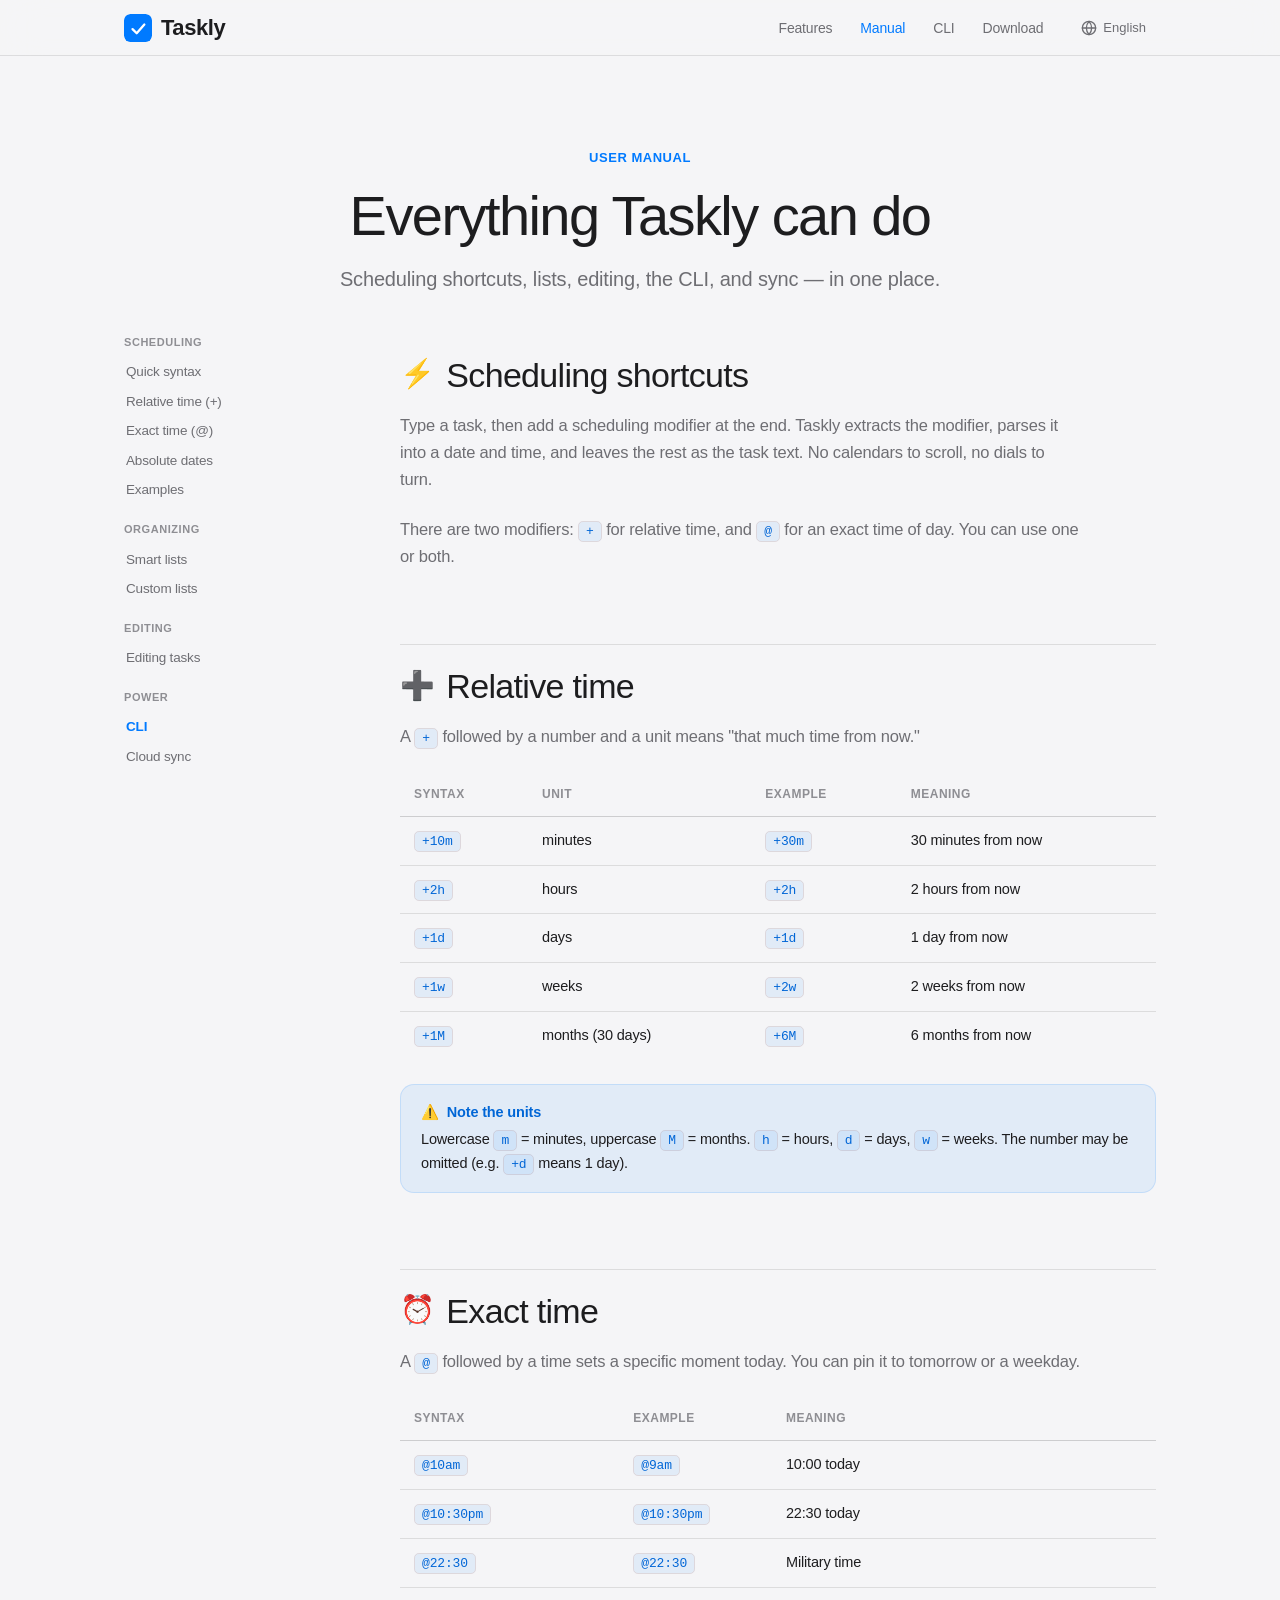
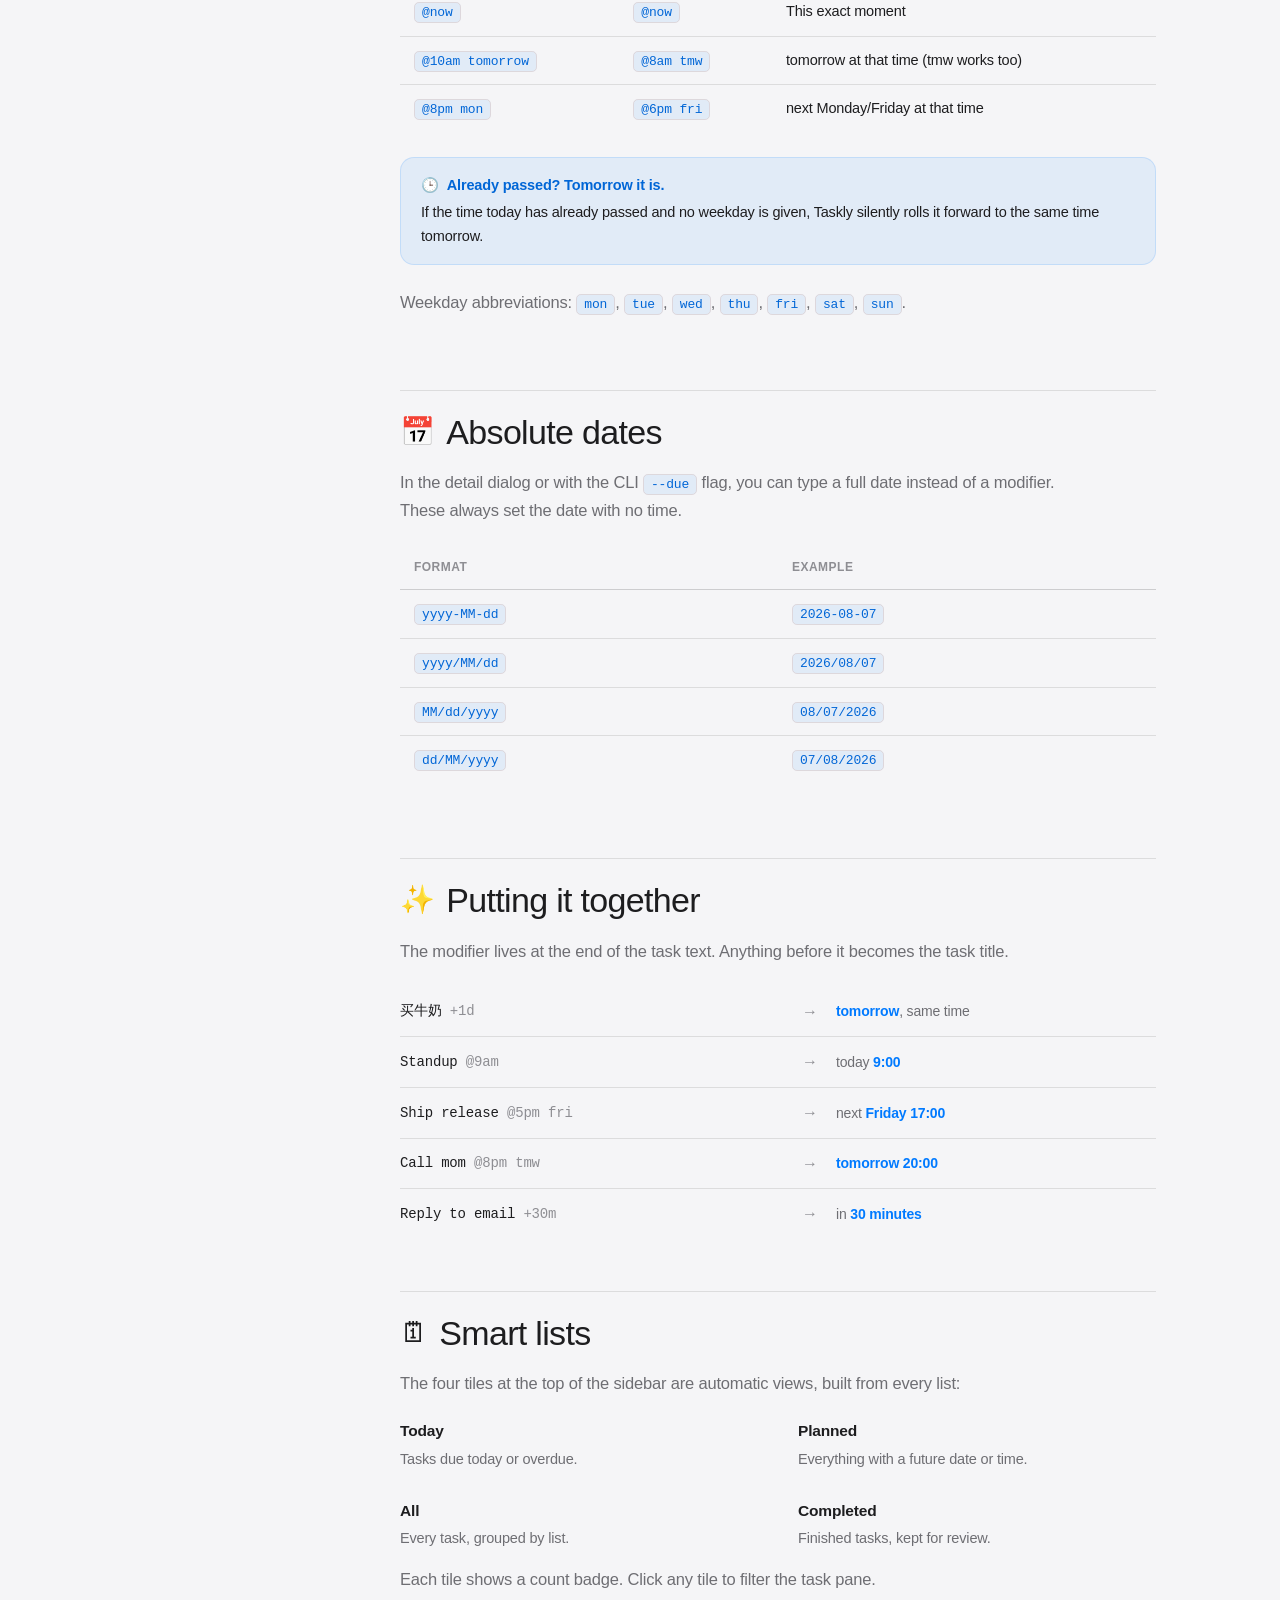
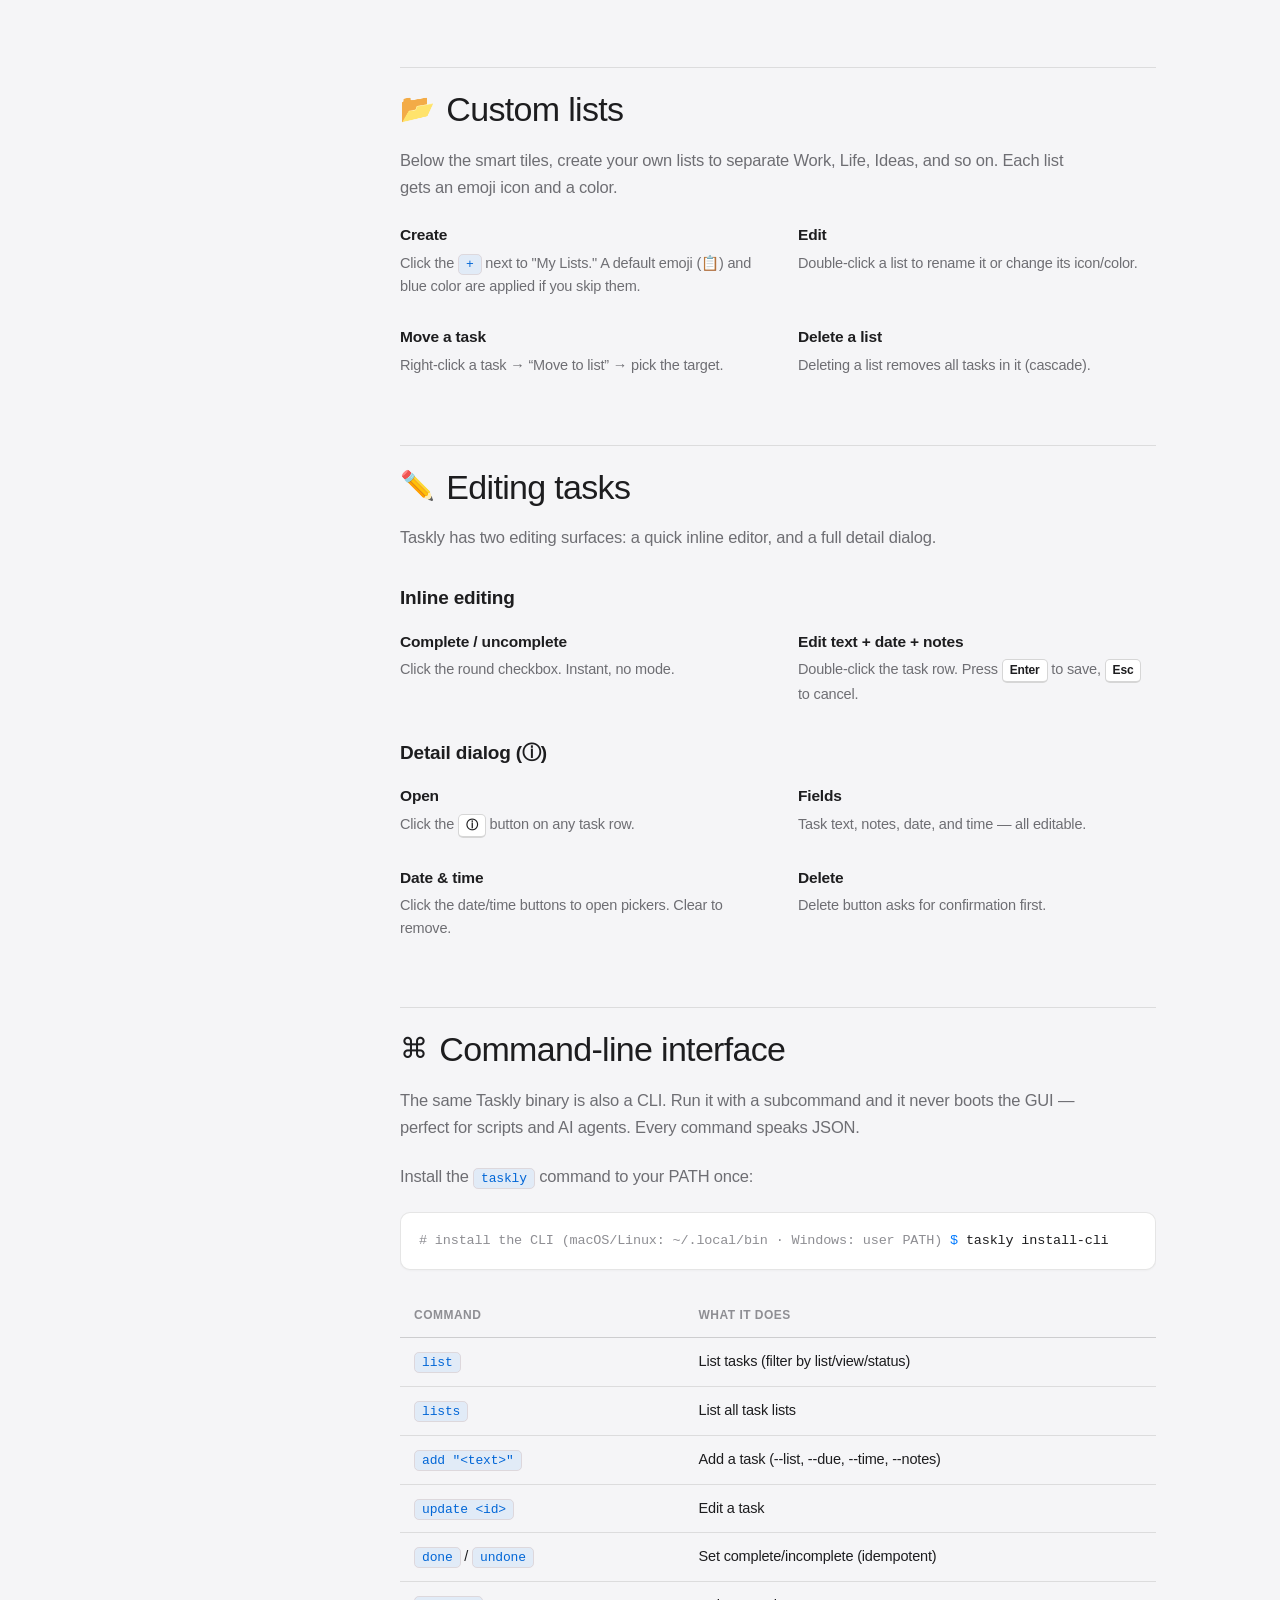
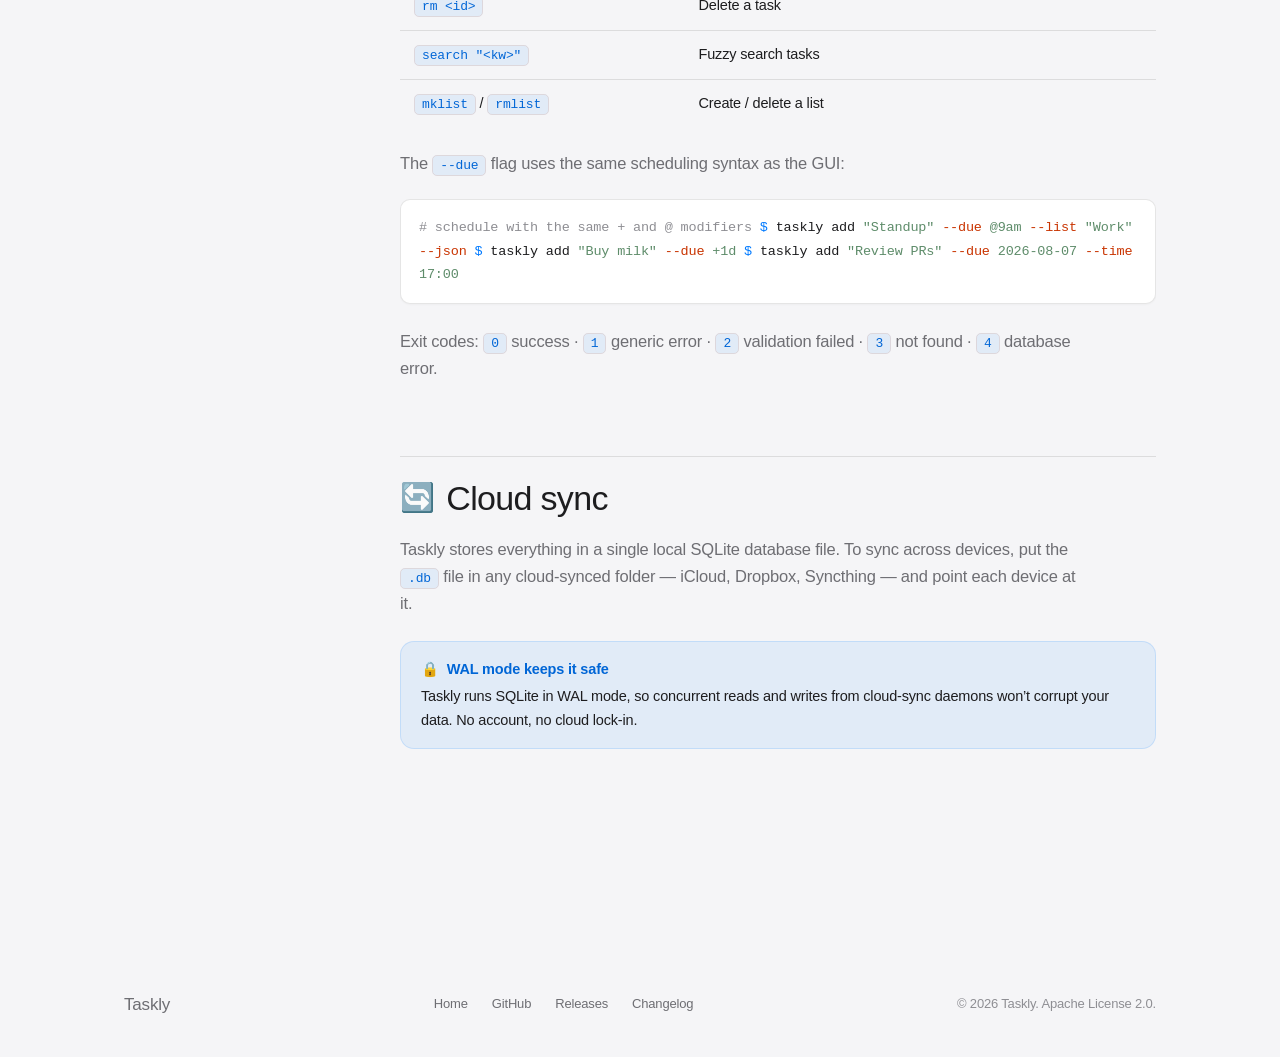
==== commit 53b3172f: "v0.7.0: Reminders-style theme redesign (replace Anthropic warm palette) The warm Anthropic palette (" ====
--- a/docs/manual.html
+++ b/docs/manual.html
@@ -21,7 +21,7 @@
         <div class="nav-wrapper">
             <a href="index.html" class="nav-brand">
                 <svg class="nav-logo" width="28" height="28" viewBox="0 0 512 512" fill="none">
-                    <rect width="512" height="512" rx="115" fill="#C15F3C"/>
+                    <rect width="512" height="512" rx="115" fill="#007AFF"/>
                     <polyline points="156,276 232,352 372,192" fill="none" stroke="#FFFFFF" stroke-width="42" stroke-linecap="round" stroke-linejoin="round"/>
                 </svg>
                 Taskly
@@ -293,9 +293,9 @@
                 <div class="dl-grid">
                     <div class="dl-item">
                         <h4 data-en="Create" data-zh="创建">Create</h4>
-                        <p data-en="Click the + next to “My Lists.” A default emoji (📋) and Crail color are applied if you skip them."
-                           data-zh="点击「我的列表」旁的 +。若不选择，会套用默认 emoji（📋）和 Crail 配色。">
-                            Click the <code>+</code> next to "My Lists." A default emoji (📋) and Crail color are applied if you skip them.
+                        <p data-en="Click the + next to “My Lists.” A default emoji (📋) and blue color are applied if you skip them."
+                           data-zh="点击「我的列表」旁的 +。若不选择，会套用默认 emoji（📋）和蓝色配色。">
+                            Click the <code>+</code> next to "My Lists." A default emoji (📋) and blue color are applied if you skip them.
                         </p>
                     </div>
                     <div class="dl-item">
--- a/docs/styles.css
+++ b/docs/styles.css
@@ -1,26 +1,25 @@
 /*
- * Taskly — Anthropic-inspired warm design system
- * Palette echoes the app: Pampas cream background, Crail terracotta accent.
+ * Taskly — macOS Reminders–style neutral design system
+ * Palette echoes the app: white content, light-gray sidebar, system-blue accent.
  */
 
 :root {
-    /* Warm palette (matches app RemindersColors.cs) */
-    --bg: #F4F3EE;            /* Pampas — warm cream */
-    --bg-card: #FBFAF6;       /* warm white card */
+    /* Neutral palette (matches app RemindersColors.cs) */
+    --bg: #F5F5F7;            /* Apple-style off-white page background */
+    --bg-card: #FFFFFF;       /* white card */
     --bg-elevated: #FFFFFF;   /* elevated surface / mockup window */
-    --bg-sidebar: #ECEAE3;    /* warm sidebar */
-    --text: #1A1714;          /* warm near-black */
-    --text-2: #6B655C;        /* warm gray */
-    --text-3: #9B9489;        /* lighter warm gray */
-    --accent: #C15F3C;        /* Crail — terracotta */
-    --accent-hover: #A84E2F;  /* darker terracotta */
-    --accent-soft: #E8D9CF;   /* soft terracotta tint */
-    --accent-tint: #F3E6DD;   /* faint terracotta wash */
-    --border: rgba(60, 40, 20, 0.10);
-    --border-strong: rgba(60, 40, 20, 0.16);
+    --bg-sidebar: #F2F2F2;    /* light-gray sidebar (Reminders-style) */
+    --text: #1D1D1F;          /* near-black */
+    --text-2: #6E6E73;        /* secondary gray */
+    --text-3: #8E8E93;        /* tertiary gray (systemGray) */
+    --accent: #007AFF;        /* system blue */
+    --accent-hover: #0066D6;  /* darker blue */
+    --accent-soft: rgba(0, 122, 255, 0.14);  /* soft blue tint */
+    --accent-tint: rgba(0, 122, 255, 0.08);  /* faint blue wash */
+    --border: rgba(0, 0, 0, 0.10);
+    --border-strong: rgba(0, 0, 0, 0.16);
 
     /* Typography */
-    --font-serif: "Newsreader", "Iowan Old Style", "Apple Garamond", Georgia, "Times New Roman", serif;
     --font-sans: -apple-system, BlinkMacSystemFont, "SF Pro Text", "Segoe UI", Roboto, Helvetica, Arial, sans-serif;
 
     /* Layout */
@@ -29,10 +28,10 @@
     --radius-m: 14px;
     --radius-s: 10px;
 
-    /* Shadows (warm-tinted, soft) */
-    --shadow-card: 0 1px 2px rgba(60, 40, 20, 0.04), 0 8px 24px rgba(60, 40, 20, 0.05);
-    --shadow-hover: 0 2px 4px rgba(60, 40, 20, 0.05), 0 14px 40px rgba(60, 40, 20, 0.09);
-    --shadow-window: 0 30px 70px rgba(60, 40, 20, 0.13), 0 8px 20px rgba(60, 40, 20, 0.06);
+    /* Shadows (soft, neutral) */
+    --shadow-card: 0 1px 2px rgba(0, 0, 0, 0.04), 0 8px 24px rgba(0, 0, 0, 0.05);
+    --shadow-hover: 0 2px 4px rgba(0, 0, 0, 0.05), 0 14px 40px rgba(0, 0, 0, 0.09);
+    --shadow-window: 0 30px 70px rgba(0, 0, 0, 0.13), 0 8px 20px rgba(0, 0, 0, 0.06);
 
     --ease: cubic-bezier(0.2, 0.8, 0.2, 1);
 }
@@ -79,7 +78,7 @@
     top: 0;
     width: 100%;
     height: 56px;
-    background: rgba(244, 243, 238, 0.78);
+    background: rgba(245, 245, 247, 0.78);
     backdrop-filter: saturate(180%) blur(20px);
     -webkit-backdrop-filter: saturate(180%) blur(20px);
     border-bottom: 1px solid var(--border);
@@ -100,7 +99,7 @@
     display: flex;
     align-items: center;
     gap: 9px;
-    font-family: var(--font-serif);
+    font-family: var(--font-sans);
     font-weight: 600;
     font-size: 22px;
     color: var(--text);
@@ -145,7 +144,7 @@
 }
 
 .section-title {
-    font-family: var(--font-serif);
+    font-family: var(--font-sans);
     font-size: 46px;
     line-height: 1.1;
     font-weight: 500;
@@ -186,7 +185,7 @@
 }
 
 .hero h1 {
-    font-family: var(--font-serif);
+    font-family: var(--font-sans);
     font-size: 68px;
     line-height: 1.05;
     font-weight: 500;
@@ -303,9 +302,9 @@
     border-radius: 50%;
 }
 
-.traffic-light.close { background-color: #E36953; }
-.traffic-light.minimize { background-color: #E6B655; }
-.traffic-light.maximize { background-color: #6FB37A; }
+.traffic-light.close { background-color: #FF5F57; }
+.traffic-light.minimize { background-color: #FEBC2E; }
+.traffic-light.maximize { background-color: #28C840; }
 
 .window-body {
     display: flex;
@@ -315,7 +314,7 @@
 
 /* Sidebar */
 .window-sidebar {
-    width: 256px;
+    width: 280px;
     background: var(--bg-sidebar);
     border-right: 1px solid var(--border);
     padding: 14px;
@@ -348,11 +347,11 @@
 }
 
 /* Warm low-saturation tile backgrounds */
-.smart-list-card.today { background: #D98E6E; }
-.smart-list-card.scheduled { background: #C9A36A; }
-.smart-list-card.all { background: #9B9489; }
-.smart-list-card.flagged { background: #B8893F; }
-.smart-list-card.completed { background: #6FA57A; }
+.smart-list-card.today { background: #007AFF; }
+.smart-list-card.scheduled { background: #FF3B30; }
+.smart-list-card.all { background: #8E8E93; }
+.smart-list-card.flagged { background: #FF9500; }
+.smart-list-card.completed { background: #8E8E93; }
 
 .smart-icon {
     position: absolute;
@@ -424,7 +423,7 @@
 }
 
 .sidebar-item:hover {
-    background: rgba(60, 40, 20, 0.04);
+    background: rgba(0, 0, 0, 0.04);
 }
 
 .sidebar-item.active {
@@ -442,9 +441,9 @@
     flex-shrink: 0;
 }
 
-.icon-blue { background: #C15F3C; }
-.icon-purple { background: #8E6B9E; }
-.icon-green { background: #6FA57A; }
+.icon-blue { background: #007AFF; }
+.icon-purple { background: #AF52DE; }
+.icon-green { background: #34C759; }
 
 .list-count {
     margin-left: auto;
@@ -482,35 +481,23 @@
 }
 
 .list-title {
-    font-size: 22px;
+    font-size: 18px;
     font-weight: 600;
     color: var(--text);
     letter-spacing: -0.01em;
 }
 
-/* Quick add input (no dividing line — matches app) */
+/* Quick add input — bordered field mirroring the app TextBox
+   (AppStyles.axaml: 1px border, radius 8, watermark hint, no leading + icon) */
 .quick-add-input {
-    margin: 2px 10px;
-    padding: 10px 12px;
-    display: flex;
-    align-items: center;
-    gap: 12px;
-    border-radius: 7px;
-    transition: background 0.2s;
+    margin: 4px 16px 10px;
+    padding: 9px 12px;
+    display: flex;
+    align-items: center;
+    background: var(--bg-elevated);
+    border: 1px solid var(--border-strong);
+    border-radius: 8px;
     cursor: text;
-}
-
-.quick-add-input:hover {
-    background: rgba(60, 40, 20, 0.04);
-}
-
-.add-icon {
-    width: 20px;
-    height: 20px;
-    display: flex;
-    align-items: center;
-    justify-content: center;
-    color: var(--accent);
 }
 
 .input-placeholder {
@@ -550,7 +537,7 @@
     height: 18px;
     margin-right: 6px;
     border-radius: 50%;
-    border: 1.5px solid #C4BDB1;
+    border: 1.5px solid #C7C7CC;
     flex: 0 0 18px;
     cursor: pointer;
     display: flex;
@@ -607,7 +594,7 @@
 }
 
 .task-detail-btn:hover {
-    background: rgba(60, 40, 20, 0.06);
+    background: rgba(0, 0, 0, 0.06);
     color: var(--accent);
 }
 
@@ -624,7 +611,7 @@
 
 .task-date {
     font-size: 12px;
-    color: var(--accent);
+    color: var(--text-2);
     line-height: 1.25;
 }
 
@@ -668,7 +655,7 @@
 }
 
 .bento-card h3 {
-    font-family: var(--font-serif);
+    font-family: var(--font-sans);
     font-size: 24px;
     margin-bottom: 10px;
     font-weight: 500;
@@ -712,15 +699,15 @@
 
 .bento-card.cli-card h3,
 .bento-card.cli-card .card-tag {
-    color: #F4F3EE;
+    color: #F5F5F7;
 }
 
 .bento-card.cli-card p {
-    color: rgba(244, 243, 238, 0.72);
+    color: rgba(255, 255, 255, 0.72);
 }
 
 .bento-card.cli-card .card-icon {
-    background: rgba(244, 243, 238, 0.12);
+    background: rgba(255, 255, 255, 0.12);
 }
 
 .code-block {
@@ -732,14 +719,14 @@
     font-family: "SF Mono", "JetBrains Mono", "Fira Code", Consolas, monospace;
     font-size: 13px;
     line-height: 1.7;
-    color: #E8D9CF;
+    color: #E8E8ED;
     overflow-x: auto;
 }
 
 .code-block .prompt { color: var(--accent); user-select: none; }
-.code-block .flag { color: #E6B655; }
-.code-block .str { color: #9DC4A8; }
-.code-block .comment { color: rgba(244, 243, 238, 0.4); }
+.code-block .flag { color: #FEBC2E; }
+.code-block .str { color: #7EE2A8; }
+.code-block .comment { color: rgba(255, 255, 255, 0.4); }
 
 /* Download section */
 #download {
@@ -792,7 +779,7 @@
 }
 
 .platform-name {
-    font-family: var(--font-serif);
+    font-family: var(--font-sans);
     font-size: 20px;
     font-weight: 500;
 }
@@ -839,7 +826,7 @@
 }
 
 .footer-brand {
-    font-family: var(--font-serif);
+    font-family: var(--font-sans);
     font-size: 17px;
     color: var(--text-2);
     font-weight: 500;
@@ -883,7 +870,7 @@
 }
 
 .lang-btn:hover {
-    background: rgba(60, 40, 20, 0.05);
+    background: rgba(0, 0, 0, 0.05);
 }
 
 .globe-icon {
@@ -1176,7 +1163,7 @@
 }
 
 .manual-hero h1 {
-    font-family: var(--font-serif);
+    font-family: var(--font-sans);
     font-size: 56px;
     line-height: 1.05;
     font-weight: 500;
@@ -1253,7 +1240,7 @@
 }
 
 .manual-h2 {
-    font-family: var(--font-serif);
+    font-family: var(--font-sans);
     font-size: 34px;
     font-weight: 500;
     letter-spacing: -0.02em;
@@ -1342,12 +1329,12 @@
     color: var(--text);
     overflow-x: auto;
     margin: 12px 0 24px;
-    box-shadow: 0 1px 2px rgba(60, 40, 20, 0.03);
+    box-shadow: 0 1px 2px rgba(0, 0, 0, 0.03);
 }
 
 .code-block-light .comment { color: var(--text-3); }
 .code-block-light .prompt { color: var(--accent); user-select: none; }
-.code-block-light .flag { color: #B8893F; }
+.code-block-light .flag { color: #C93400; }
 .code-block-light .str { color: #5E8C6A; }
 .code-block-light .ok { color: #5E8C6A; font-weight: 600; }
 
